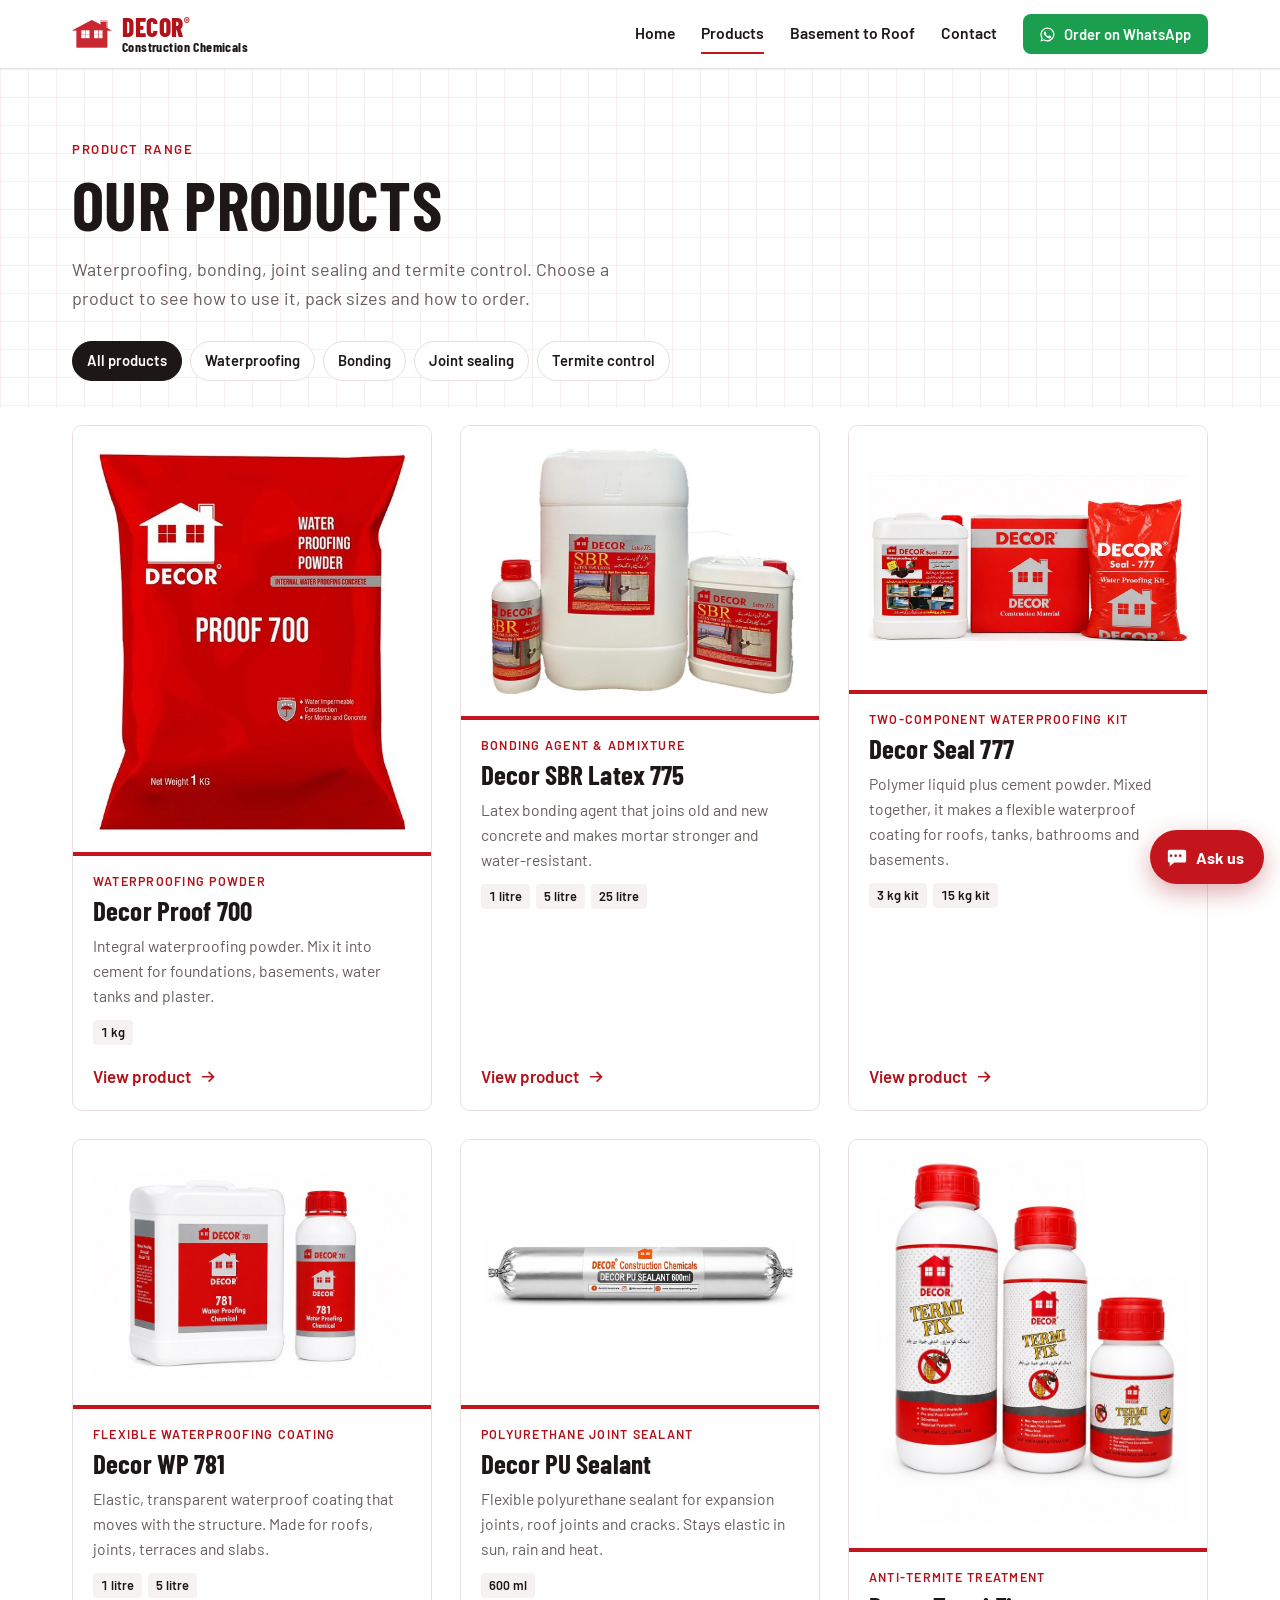
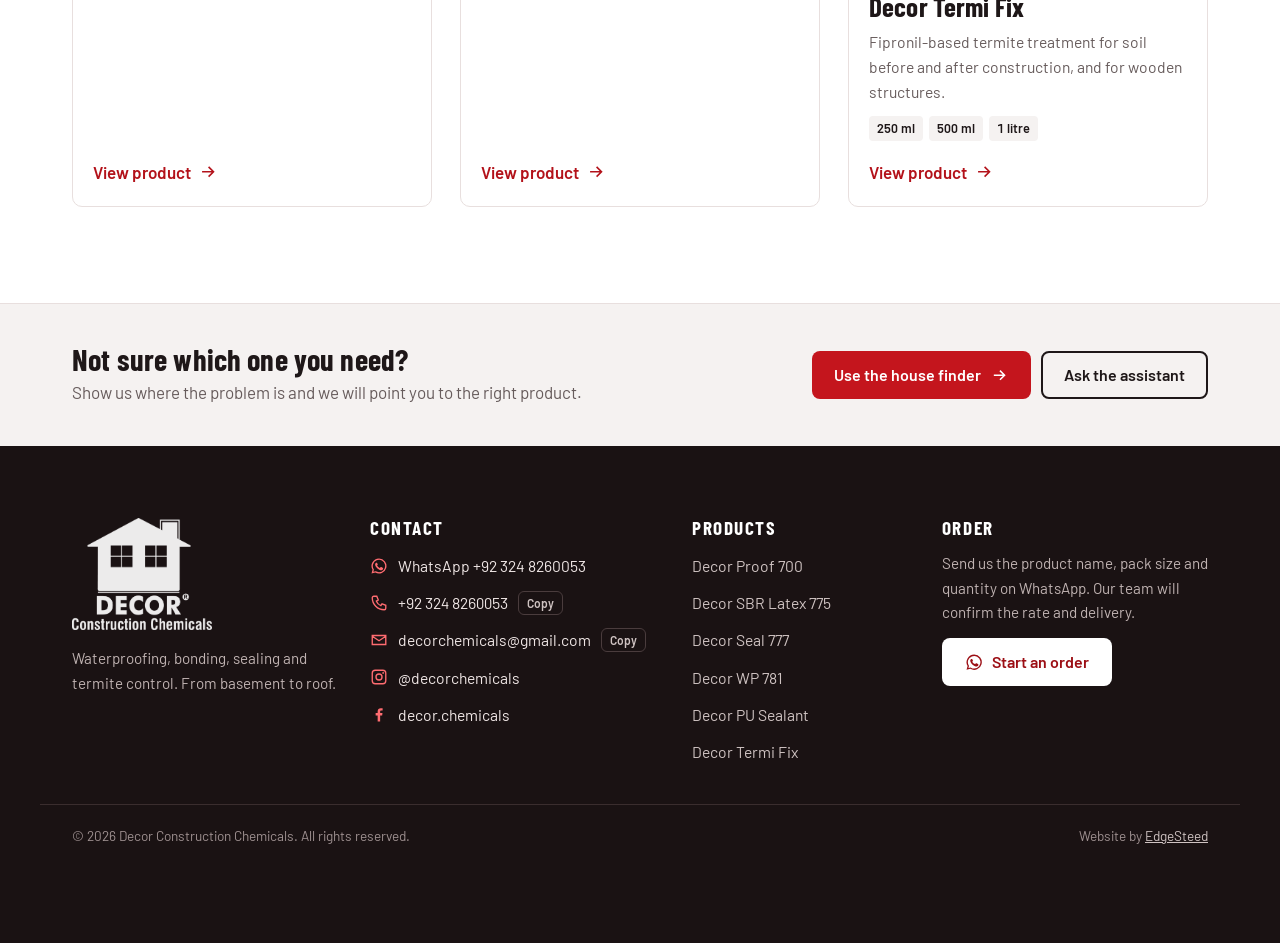
==== products.html @ 9021ff33 "Publish decor website Co-authored-by: Copilot App <223556219+Copilot@users.noreply.github.com>" ====
<!doctype html>
<html lang="en">
<head>
<meta charset="utf-8">
<meta name="viewport" content="width=device-width, initial-scale=1, viewport-fit=cover">
<title>Products | Decor Construction Chemicals</title>
<meta name="description" content="Decor Proof 700, SBR Latex 775, Seal 777, WP 781, PU Sealant and Termi Fix. Pack sizes, uses and ordering.">
<meta property="og:title" content="Products | Decor Construction Chemicals"><meta property="og:description" content="Decor Proof 700, SBR Latex 775, Seal 777, WP 781, PU Sealant and Termi Fix. Pack sizes, uses and ordering."><meta property="og:type" content="website">

<link rel="icon" href="img/mark.png">
<meta name="theme-color" content="#C4151D">
<link rel="preconnect" href="https://fonts.googleapis.com"><link rel="preconnect" href="https://fonts.gstatic.com" crossorigin>
<link rel="stylesheet" href="https://fonts.googleapis.com/css2?family=Barlow+Condensed:wght@600;700;800&family=Barlow:wght@400;500;600;700&family=Noto+Nastaliq+Urdu:wght@500&display=swap">
<link rel="stylesheet" href="assets/style.css">
<script type="application/ld+json">{"@context":"https://schema.org","@type":"Organization","name":"Decor Construction Chemicals","email":"decorchemicals@gmail.com","telephone":"+92 324 8260053","sameAs":["https://www.instagram.com/decorchemicals","https://www.facebook.com/decor.chemicals"]}</script>
</head>
<body>

<a class="skip" href="#main">Skip to content</a>
<header class="site-header">
  <div class="wrap bar">
    <a class="brand" href="index.html" aria-label="Decor Construction Chemicals home">
      <img src="img/mark.png" alt="" class="brand-mark mark-red" width="40" height="28">
      <img src="img/mark-white.png" alt="" class="brand-mark mark-white" width="40" height="28">
      <span class="brand-text"><strong>DECOR<sup>®</sup></strong><span>Construction Chemicals</span></span>
    </a>
    <button class="nav-toggle" id="navToggle" aria-expanded="false" aria-controls="siteNav" aria-label="Open menu"><svg viewBox="0 0 24 24" aria-hidden="true" class="ic"><path fill="none" stroke="currentColor" stroke-width="2" d="M4 7h16M4 12h16M4 17h16"/></svg></button>
    <nav class="site-nav" id="siteNav" aria-label="Main">
      <a href="index.html" data-nav="home">Home</a>
      <a href="products.html" data-nav="products">Products</a>
      <a href="index.html#finder" data-nav="finder">Basement to Roof</a>
      <a href="#contact" data-nav="contact">Contact</a>
      <a class="btn btn-wa btn-sm" href="https://wa.me/923248260053?text=Assalam%20o%20Alaikum%2C%20I%20want%20to%20order%20Decor%20products." target="_blank" rel="noopener"><svg viewBox="0 0 24 24" aria-hidden="true" class="ic"><path fill="currentColor" d="M12 2a10 10 0 0 0-8.6 15.1L2 22l5-1.3A10 10 0 1 0 12 2Zm0 18.2a8.2 8.2 0 0 1-4.2-1.1l-.3-.2-3 .8.8-2.9-.2-.3A8.2 8.2 0 1 1 12 20.2Zm4.5-6.1c-.2-.1-1.5-.7-1.7-.8-.2-.1-.4-.1-.6.1l-.8 1c-.1.2-.3.2-.5.1a6.7 6.7 0 0 1-3.3-2.9c-.3-.4.2-.4.7-1.3.1-.2 0-.3 0-.4l-.8-1.8c-.2-.5-.4-.4-.6-.4h-.5a1 1 0 0 0-.7.3 3 3 0 0 0-.9 2.2 5.2 5.2 0 0 0 1.1 2.7 11.8 11.8 0 0 0 4.5 4c1.7.7 2.3.8 3.2.6.5-.1 1.5-.6 1.7-1.2.2-.6.2-1.1.2-1.2-.1-.1-.3-.2-.5-.3Z"/></svg><span>Order on WhatsApp</span></a>
    </nav>
  </div>
</header>
<main id="main" data-page="products">

<section class="page-head">
  <div class="wrap">
    <p class="eyebrow">Product range</p>
    <h1>Our products</h1>
    <p class="lead">Waterproofing, bonding, joint sealing and termite control. Choose a product to see how to use it, pack sizes and how to order.</p>
    <div class="filters" role="group" aria-label="Filter products">
      <button type="button" class="chip" data-filter="all" aria-pressed="true">All products</button><button type="button" class="chip" data-filter="waterproofing" aria-pressed="false">Waterproofing</button><button type="button" class="chip" data-filter="bonding" aria-pressed="false">Bonding</button><button type="button" class="chip" data-filter="sealing" aria-pressed="false">Joint sealing</button><button type="button" class="chip" data-filter="termite" aria-pressed="false">Termite control</button>
    </div>
  </div>
</section>
<section class="section tight">
  <div class="wrap">
    <div class="p-grid" id="productGrid">
<a class="p-card" href="products/proof-700.html" data-cat="waterproofing">
  <div class="p-card-img"><img src="img/proof-700.jpg" alt="Decor Proof 700 packaging" loading="lazy"></div>
  <div class="p-card-body">
    <span class="p-type">Waterproofing powder</span>
    <h3>Decor Proof 700</h3>
    <p>Integral waterproofing powder. Mix it into cement for foundations, basements, water tanks and plaster.</p>
    <span class="p-packs"><span>1 kg</span></span>
    <span class="p-more">View product <svg viewBox="0 0 24 24" aria-hidden="true" class="ic"><path fill="none" stroke="currentColor" stroke-width="2" d="M5 12h14M13 6l6 6-6 6"/></svg></span>
  </div>
</a>
<a class="p-card" href="products/sbr-latex-775.html" data-cat="bonding">
  <div class="p-card-img"><img src="img/sbr-latex-775.jpg" alt="Decor SBR Latex 775 packaging" loading="lazy"></div>
  <div class="p-card-body">
    <span class="p-type">Bonding agent &amp; admixture</span>
    <h3>Decor SBR Latex 775</h3>
    <p>Latex bonding agent that joins old and new concrete and makes mortar stronger and water-resistant.</p>
    <span class="p-packs"><span>1 litre</span><span>5 litre</span><span>25 litre</span></span>
    <span class="p-more">View product <svg viewBox="0 0 24 24" aria-hidden="true" class="ic"><path fill="none" stroke="currentColor" stroke-width="2" d="M5 12h14M13 6l6 6-6 6"/></svg></span>
  </div>
</a>
<a class="p-card" href="products/seal-777.html" data-cat="waterproofing">
  <div class="p-card-img"><img src="img/seal-777.jpg" alt="Decor Seal 777 packaging" loading="lazy"></div>
  <div class="p-card-body">
    <span class="p-type">Two-component waterproofing kit</span>
    <h3>Decor Seal 777</h3>
    <p>Polymer liquid plus cement powder. Mixed together, it makes a flexible waterproof coating for roofs, tanks, bathrooms and basements.</p>
    <span class="p-packs"><span>3 kg kit</span><span>15 kg kit</span></span>
    <span class="p-more">View product <svg viewBox="0 0 24 24" aria-hidden="true" class="ic"><path fill="none" stroke="currentColor" stroke-width="2" d="M5 12h14M13 6l6 6-6 6"/></svg></span>
  </div>
</a>
<a class="p-card" href="products/wp-781.html" data-cat="waterproofing">
  <div class="p-card-img"><img src="img/wp-781.jpg" alt="Decor WP 781 packaging" loading="lazy"></div>
  <div class="p-card-body">
    <span class="p-type">Flexible waterproofing coating</span>
    <h3>Decor WP 781</h3>
    <p>Elastic, transparent waterproof coating that moves with the structure. Made for roofs, joints, terraces and slabs.</p>
    <span class="p-packs"><span>1 litre</span><span>5 litre</span></span>
    <span class="p-more">View product <svg viewBox="0 0 24 24" aria-hidden="true" class="ic"><path fill="none" stroke="currentColor" stroke-width="2" d="M5 12h14M13 6l6 6-6 6"/></svg></span>
  </div>
</a>
<a class="p-card" href="products/pu-sealant.html" data-cat="sealing">
  <div class="p-card-img wide"><img src="img/pu-sealant.jpg" alt="Decor PU Sealant packaging" loading="lazy"></div>
  <div class="p-card-body">
    <span class="p-type">Polyurethane joint sealant</span>
    <h3>Decor PU Sealant</h3>
    <p>Flexible polyurethane sealant for expansion joints, roof joints and cracks. Stays elastic in sun, rain and heat.</p>
    <span class="p-packs"><span>600 ml</span></span>
    <span class="p-more">View product <svg viewBox="0 0 24 24" aria-hidden="true" class="ic"><path fill="none" stroke="currentColor" stroke-width="2" d="M5 12h14M13 6l6 6-6 6"/></svg></span>
  </div>
</a>
<a class="p-card" href="products/termi-fix.html" data-cat="termite">
  <div class="p-card-img"><img src="img/termi-fix.jpg" alt="Decor Termi Fix packaging" loading="lazy"></div>
  <div class="p-card-body">
    <span class="p-type">Anti-termite treatment</span>
    <h3>Decor Termi Fix</h3>
    <p>Fipronil-based termite treatment for soil before and after construction, and for wooden structures.</p>
    <span class="p-packs"><span>250 ml</span><span>500 ml</span><span>1 litre</span></span>
    <span class="p-more">View product <svg viewBox="0 0 24 24" aria-hidden="true" class="ic"><path fill="none" stroke="currentColor" stroke-width="2" d="M5 12h14M13 6l6 6-6 6"/></svg></span>
  </div>
</a></div>
    <p class="empty" id="gridEmpty" hidden>No products in this group yet. <button class="linkish" type="button" data-filter="all">Show all products</button></p>
  </div>
</section>

<section class="finder-cta">
  <div class="wrap finder-cta-row">
    <div><h2>Not sure which one you need?</h2><p>Show us where the problem is and we will point you to the right product.</p></div>
    <div class="finder-cta-btns">
      <a class="btn btn-red" href="index.html#finder">Use the house finder <svg viewBox="0 0 24 24" aria-hidden="true" class="ic"><path fill="none" stroke="currentColor" stroke-width="2" d="M5 12h14M13 6l6 6-6 6"/></svg></a>
      <button class="btn btn-ghost" type="button" data-open-chat>Ask the assistant</button>
    </div>
  </div>
</section>
</main>

<footer class="site-footer" id="contact">
  <div class="wrap footer-grid">
    <div class="footer-brand">
      <img src="img/logo-white.png" alt="Decor Construction Chemicals" width="150" height="120">
      <p>Waterproofing, bonding, sealing and termite control. From basement to roof.</p>
    </div>
    <div>
      <h2 class="f-title">Contact</h2>
      <ul class="f-list">
        <li><a href="https://wa.me/923248260053?text=Assalam%20o%20Alaikum%2C%20I%20have%20a%20question%20about%20Decor%20products." target="_blank" rel="noopener"><svg viewBox="0 0 24 24" aria-hidden="true" class="ic"><path fill="currentColor" d="M12 2a10 10 0 0 0-8.6 15.1L2 22l5-1.3A10 10 0 1 0 12 2Zm0 18.2a8.2 8.2 0 0 1-4.2-1.1l-.3-.2-3 .8.8-2.9-.2-.3A8.2 8.2 0 1 1 12 20.2Zm4.5-6.1c-.2-.1-1.5-.7-1.7-.8-.2-.1-.4-.1-.6.1l-.8 1c-.1.2-.3.2-.5.1a6.7 6.7 0 0 1-3.3-2.9c-.3-.4.2-.4.7-1.3.1-.2 0-.3 0-.4l-.8-1.8c-.2-.5-.4-.4-.6-.4h-.5a1 1 0 0 0-.7.3 3 3 0 0 0-.9 2.2 5.2 5.2 0 0 0 1.1 2.7 11.8 11.8 0 0 0 4.5 4c1.7.7 2.3.8 3.2.6.5-.1 1.5-.6 1.7-1.2.2-.6.2-1.1.2-1.2-.1-.1-.3-.2-.5-.3Z"/></svg><span>WhatsApp +92 324 8260053</span></a></li>
        <li><span class="f-plain"><svg viewBox="0 0 24 24" aria-hidden="true" class="ic"><path fill="none" stroke="currentColor" stroke-width="1.8" d="M5 3h4l2 5-2.5 1.5a11 11 0 0 0 6 6L16 13l5 2v4a2 2 0 0 1-2 2A16 16 0 0 1 3 5a2 2 0 0 1 2-2Z"/></svg><span class="copyable" id="phoneText">+92 324 8260053</span></span> <button class="copy" type="button" data-copy="+92 324 8260053">Copy</button></li>
        <li><span class="f-plain"><svg viewBox="0 0 24 24" aria-hidden="true" class="ic"><path fill="none" stroke="currentColor" stroke-width="1.8" d="M3 6h18v12H3z M3 7l9 6 9-6"/></svg><span class="copyable">decorchemicals@gmail.com</span></span> <button class="copy" type="button" data-copy="decorchemicals@gmail.com">Copy</button></li>
        <li><a href="https://www.instagram.com/decorchemicals" target="_blank" rel="noopener"><svg viewBox="0 0 24 24" aria-hidden="true" class="ic"><path fill="none" stroke="currentColor" stroke-width="1.8" d="M7 3h10a4 4 0 0 1 4 4v10a4 4 0 0 1-4 4H7a4 4 0 0 1-4-4V7a4 4 0 0 1 4-4Z"/><circle cx="12" cy="12" r="4" fill="none" stroke="currentColor" stroke-width="1.8"/><circle cx="17.5" cy="6.5" r="1.2" fill="currentColor"/></svg><span>@decorchemicals</span></a></li>
        <li><a href="https://www.facebook.com/decor.chemicals" target="_blank" rel="noopener"><svg viewBox="0 0 24 24" aria-hidden="true" class="ic"><path fill="currentColor" d="M13.5 22v-8h2.7l.4-3.2h-3.1V8.8c0-.9.3-1.5 1.6-1.5h1.7V4.4a22 22 0 0 0-2.5-.1c-2.4 0-4.1 1.5-4.1 4.2v2.3H7.5V14h2.7v8h3.3Z"/></svg><span>decor.chemicals</span></a></li>
      </ul>
    </div>
    <div>
      <h2 class="f-title">Products</h2>
      <ul class="f-list f-links">
        <li><a href="products/proof-700.html">Decor Proof 700</a></li><li><a href="products/sbr-latex-775.html">Decor SBR Latex 775</a></li><li><a href="products/seal-777.html">Decor Seal 777</a></li><li><a href="products/wp-781.html">Decor WP 781</a></li><li><a href="products/pu-sealant.html">Decor PU Sealant</a></li><li><a href="products/termi-fix.html">Decor Termi Fix</a></li>
      </ul>
    </div>
    <div class="f-order">
      <h2 class="f-title">Order</h2>
      <p>Send us the product name, pack size and quantity on WhatsApp. Our team will confirm the rate and delivery.</p>
      <a class="btn btn-light" href="https://wa.me/923248260053?text=Assalam%20o%20Alaikum%2C%20I%20want%20to%20place%20an%20order." target="_blank" rel="noopener"><svg viewBox="0 0 24 24" aria-hidden="true" class="ic"><path fill="currentColor" d="M12 2a10 10 0 0 0-8.6 15.1L2 22l5-1.3A10 10 0 1 0 12 2Zm0 18.2a8.2 8.2 0 0 1-4.2-1.1l-.3-.2-3 .8.8-2.9-.2-.3A8.2 8.2 0 1 1 12 20.2Zm4.5-6.1c-.2-.1-1.5-.7-1.7-.8-.2-.1-.4-.1-.6.1l-.8 1c-.1.2-.3.2-.5.1a6.7 6.7 0 0 1-3.3-2.9c-.3-.4.2-.4.7-1.3.1-.2 0-.3 0-.4l-.8-1.8c-.2-.5-.4-.4-.6-.4h-.5a1 1 0 0 0-.7.3 3 3 0 0 0-.9 2.2 5.2 5.2 0 0 0 1.1 2.7 11.8 11.8 0 0 0 4.5 4c1.7.7 2.3.8 3.2.6.5-.1 1.5-.6 1.7-1.2.2-.6.2-1.1.2-1.2-.1-.1-.3-.2-.5-.3Z"/></svg><span>Start an order</span></a>
    </div>
  </div>
  <div class="wrap footer-base">
    <span>© 2026 Decor Construction Chemicals. All rights reserved.</span>
    <span>Website by <a href="https://edgesteed.com" target="_blank" rel="noopener">EdgeSteed</a></span>
  </div>
</footer>

<div class="chat" id="chat">
  <button class="chat-fab" id="chatOpen" type="button" aria-controls="chatPanel" aria-expanded="false"><svg viewBox="0 0 24 24" aria-hidden="true" class="ic"><path fill="currentColor" d="M4 4h16a2 2 0 0 1 2 2v10a2 2 0 0 1-2 2H9l-5 4v-4a2 2 0 0 1-2-2V6a2 2 0 0 1 2-2Zm3 6.5a1.5 1.5 0 1 0 0 .01Zm5 0a1.5 1.5 0 1 0 0 .01Zm5 0a1.5 1.5 0 1 0 0 .01Z"/></svg><span>Ask us</span></button>
  <section class="chat-panel" id="chatPanel" hidden aria-label="Decor assistant">
    <div class="chat-head">
      <div><strong>Decor Assistant</strong><span>Product help · English / Roman Urdu</span></div>
      <button class="chat-x" id="chatClose" type="button" aria-label="Close chat"><svg viewBox="0 0 24 24" aria-hidden="true" class="ic"><path fill="none" stroke="currentColor" stroke-width="2" d="M6 6l12 12M18 6 6 18"/></svg></button>
    </div>
    <div class="chat-log" id="chatLog" aria-live="polite"></div>
    <div class="chat-quick" id="chatQuick"></div>
    <form class="chat-form" id="chatForm" autocomplete="off">
      <label class="sr" for="chatInput">Type your question</label>
      <input id="chatInput" type="text" placeholder="e.g. roof leak, termite, price…" maxlength="200">
      <button type="submit" aria-label="Send"><svg viewBox="0 0 24 24" aria-hidden="true" class="ic"><path fill="currentColor" d="M3 20.5 21 12 3 3.5 3 10l12 2-12 2z"/></svg></button>
    </form>
  </section>
</div>
<script>window.DECOR={"mode":"site","root":"","contact":{"whatsapp":"923248260053","phoneDisplay":"+92 324 8260053","email":"decorchemicals@gmail.com","instagram":"https://www.instagram.com/decorchemicals","instagramHandle":"@decorchemicals","facebook":"https://www.facebook.com/decor.chemicals","facebookHandle":"decor.chemicals"},"areas":[{"id":"roof","name":"Roof & terrace","problem":"Roof slab leaks, terrace and balcony seepage","products":["seal-777","wp-781","pu-sealant"]},{"id":"tank","name":"Water tank","problem":"Leaking overhead or underground tanks","products":["seal-777","wp-781","proof-700"]},{"id":"joints","name":"Joints & cracks","problem":"Roof joints, slab junctions, wall cracks, window gaps","products":["pu-sealant","wp-781"]},{"id":"bathroom","name":"Bathroom","problem":"Water seeping through bathroom floors and walls","products":["seal-777","wp-781","sbr-latex-775"]},{"id":"walls","name":"External walls","problem":"Damp walls, weak plaster, rain seepage","products":["seal-777","wp-781","proof-700","sbr-latex-775"]},{"id":"floors","name":"Floors & tiles","problem":"Loose tiles, weak grout, repairs to old concrete","products":["sbr-latex-775"]},{"id":"basement","name":"Basement & foundation","problem":"Damp basements, water in foundations, DPC","products":["proof-700","seal-777","wp-781"]},{"id":"soil","name":"Soil & woodwork","problem":"Termites (deemak) in soil, floors and wooden frames","products":["termi-fix"]}],"products":[{"slug":"proof-700","name":"Decor Proof 700","short":"Proof 700","type":"Waterproofing powder","summary":"Integral waterproofing powder. Mix it into cement for foundations, basements, water tanks and plaster.","image":"proof-700.jpg","packaging":["1 kg"],"usage":"Add 1 kg of Decor Proof 700 to every 50 kg bag of cement.","keywords":["proof","700","pudlo","powder"],"category":"waterproofing"},{"slug":"sbr-latex-775","name":"Decor SBR Latex 775","short":"SBR Latex 775","type":"Bonding agent & admixture","summary":"Latex bonding agent that joins old and new concrete and makes mortar stronger and water-resistant.","image":"sbr-latex-775.jpg","packaging":["1 litre","5 litre","25 litre"],"keywords":["sbr","latex","775","bonding","bond"],"category":"bonding"},{"slug":"seal-777","name":"Decor Seal 777","short":"Seal 777","type":"Two-component waterproofing kit","summary":"Polymer liquid plus cement powder. Mixed together, it makes a flexible waterproof coating for roofs, tanks, bathrooms and basements.","image":"seal-777.jpg","packaging":["3 kg kit (1 L liquid + 2 kg powder)","15 kg kit (5 L liquid + 10 kg powder)"],"keywords":["seal 777","777","seal","kit","two component","cementitious"],"category":"waterproofing"},{"slug":"wp-781","name":"Decor WP 781","short":"WP 781","type":"Flexible waterproofing coating","summary":"Elastic, transparent waterproof coating that moves with the structure. Made for roofs, joints, terraces and slabs.","image":"wp-781.jpg","packaging":["1 litre","5 litre"],"keywords":["781","wp","wp781","flexible","transparent","coating"],"category":"waterproofing"},{"slug":"pu-sealant","name":"Decor PU Sealant","short":"PU Sealant","type":"Polyurethane joint sealant","summary":"Flexible polyurethane sealant for expansion joints, roof joints and cracks. Stays elastic in sun, rain and heat.","image":"pu-sealant.jpg","packaging":["600 ml"],"keywords":["pu","sealant","polyurethane","joint","joints","crack"],"category":"sealing"},{"slug":"termi-fix","name":"Decor Termi Fix","short":"Termi Fix","type":"Anti-termite treatment","summary":"Fipronil-based termite treatment for soil before and after construction, and for wooden structures.","image":"termi-fix.jpg","packaging":["250 ml","500 ml","1 litre"],"usage":"Mix with water as shown in the table. For wooden structures, use with kerosene oil.","keywords":["termi","termite","termites","deemak","dimak","fipronil","keeray","keeda"],"category":"termite"}]};</script>
<script src="assets/app.js" defer></script>
</body>
</html>
---- assets/style.css ----
/* Decor Construction Chemicals — site styles
   Palette taken from the logo red (#C4151D). Light theme is the brand look; dark theme keeps the same red. */

:root {
  --red: #C4151D;
  --red-press: #A10F16;
  --red-tint: #FBEDED;
  --red-text: #B3121A;
  --ink: #1E1718;
  --muted: #675C5C;
  --line: #E8DFDE;
  --paper: #FFFFFF;
  --concrete: #F5F2F1;
  --plate: #FFFFFF;
  --grid: rgba(196, 21, 29, 0.07);
  --wa: #1C9E4F;
  --wa-press: #168442;
  --on-red: #FFFFFF;
  --blend: multiply;
  --shadow: 0 1px 2px rgba(30, 23, 24, .06), 0 10px 28px rgba(30, 23, 24, .07);
  --soil: #E9DFD6;
  --hatch: #CBB8A8;
  --wall: #CFC7C5;
  --tile: #F1EEED;
  --glass: #DCE8EE;

  --f-display: "Barlow Condensed", "Arial Narrow", "Helvetica Neue", Arial, sans-serif;
  --f-body: "Barlow", "Segoe UI", Roboto, Arial, sans-serif;
  --f-urdu: "Noto Nastaliq Urdu", "Jameel Noori Nastaleeq", "Urdu Typesetting", serif;
  --radius: 10px;
  --gutter: clamp(16px, 4vw, 32px);
}
@media (prefers-color-scheme: dark) {
  :root:not([data-theme="light"]) {
    color-scheme: dark;
    --red: #D8262E; --red-press: #B81D24; --red-tint: #37191B; --red-text: #FF7A7F;
    --ink: #F4EEED; --muted: #B7AAA9; --line: #3A3031; --paper: #161112; --concrete: #1F191A;
    --grid: rgba(255, 90, 96, 0.07); --blend: normal;
    --shadow: 0 1px 2px rgba(0,0,0,.4), 0 10px 28px rgba(0,0,0,.35);
    --soil: #3A2E27; --hatch: #56463C; --wall: #574C4B; --tile: #2A2324; --glass: #2E3D45;
  }
}
:root[data-theme="dark"] {
  color-scheme: dark;
  --red: #D8262E; --red-press: #B81D24; --red-tint: #37191B; --red-text: #FF7A7F;
  --ink: #F4EEED; --muted: #B7AAA9; --line: #3A3031; --paper: #161112; --concrete: #1F191A;
  --grid: rgba(255, 90, 96, 0.07); --blend: normal;
  --shadow: 0 1px 2px rgba(0,0,0,.4), 0 10px 28px rgba(0,0,0,.35);
  --soil: #3A2E27; --hatch: #56463C; --wall: #574C4B; --tile: #2A2324; --glass: #2E3D45;
}

*, *::before, *::after { box-sizing: border-box; }
[hidden] { display: none !important; }
html { scroll-behavior: smooth; scroll-padding-top: 84px; }
body {
  margin: 0; background: var(--paper); color: var(--ink);
  font: 400 17px/1.6 var(--f-body);
  -webkit-font-smoothing: antialiased;
}
img { max-width: 100%; height: auto; display: block; }
a { color: inherit; }
h1, h2, h3 { font-family: var(--f-display); font-weight: 700; line-height: 1.02; margin: 0; text-wrap: balance; letter-spacing: .005em; }
h1 { font-size: clamp(2.6rem, 6vw, 4.25rem); text-transform: uppercase; }
h2 { font-size: clamp(2rem, 4vw, 2.9rem); }
h3 { font-size: 1.45rem; }
p { margin: 0; }
.ic { width: 1.15em; height: 1.15em; flex: none; }
.sr { position: absolute; width: 1px; height: 1px; overflow: hidden; clip: rect(0 0 0 0); white-space: nowrap; }
.skip { position: absolute; left: -999px; top: 8px; z-index: 100; background: var(--red); color: var(--on-red); padding: 8px 14px; border-radius: 6px; }
.skip:focus { left: 16px; }
:focus-visible { outline: 3px solid var(--red); outline-offset: 2px; border-radius: 4px; }

.wrap { max-width: 1200px; margin-inline: auto; padding-inline: var(--gutter); }
.eyebrow { font: 600 .82rem/1.3 var(--f-body); letter-spacing: .12em; text-transform: uppercase; color: var(--red-text); margin-bottom: .75rem; }
.lead { font-size: 1.12rem; color: var(--muted); max-width: 60ch; }

/* buttons */
.btn { display: inline-flex; align-items: center; justify-content: center; gap: .55em; min-height: 48px; padding: 0 1.3em; border-radius: 8px; border: 2px solid transparent; font: 600 1rem/1 var(--f-body); text-decoration: none; cursor: pointer; transition: background .15s, border-color .15s, color .15s; }
.btn-sm { min-height: 40px; padding: 0 1em; font-size: .92rem; }
.btn-block { width: 100%; }
.btn-red { background: var(--red); color: var(--on-red); }
.btn-red:hover { background: var(--red-press); }
.btn-wa { background: var(--wa); color: #fff; }
.btn-wa:hover { background: var(--wa-press); }
.btn-ghost { background: transparent; color: var(--ink); border-color: var(--ink); }
.btn-ghost:hover { background: var(--ink); color: var(--paper); }
.btn-light { background: #fff; color: #9C0F15; }
.btn-light:hover { background: #FBEDED; }
.link-arrow { display: inline-flex; align-items: center; gap: .4em; font-weight: 600; color: var(--red-text); text-decoration: none; }
.link-arrow:hover { text-decoration: underline; }

/* header */
.site-header { position: sticky; top: env(safe-area-inset-top, 0px); z-index: 40; background: var(--paper); border-bottom: 1px solid var(--line); }
.bar { display: flex; align-items: center; justify-content: space-between; gap: 16px; min-height: 68px; }
.brand { display: flex; align-items: center; gap: 10px; text-decoration: none; color: var(--red-text); }
.brand-mark { width: 40px; height: auto; }
.mark-white { display: none; }
.brand-text { display: flex; flex-direction: column; line-height: 1; font-family: var(--f-display); }
.brand-text strong { font-size: 1.6rem; font-weight: 800; letter-spacing: .02em; }
.brand-text sup { font-size: .5em; }
.brand-text span { font-size: .86rem; font-weight: 700; color: var(--ink); letter-spacing: .03em; }
.site-nav { display: flex; align-items: center; gap: 26px; }
.site-nav a:not(.btn) { text-decoration: none; font-weight: 600; font-size: .98rem; padding: 6px 0; border-bottom: 2px solid transparent; }
.site-nav a:not(.btn):hover, .site-nav a[aria-current="page"] { border-color: var(--red); }
.nav-toggle { display: none; background: none; border: 0; color: var(--ink); width: 44px; height: 44px; align-items: center; justify-content: center; cursor: pointer; }
.nav-toggle .ic { width: 26px; height: 26px; }
@media (max-width: 860px) {
  .nav-toggle { display: inline-flex; }
  .site-nav { position: absolute; left: 0; right: 0; top: 100%; flex-direction: column; align-items: stretch; gap: 0; background: var(--paper); border-bottom: 1px solid var(--line); padding: 8px var(--gutter) 16px; display: none; }
  .site-nav.open { display: flex; }
  .site-nav a:not(.btn) { padding: 14px 0; border-bottom: 1px solid var(--line); }
  .site-nav .btn { margin-top: 12px; }
}

/* blueprint grid used behind hero + finder */
.hero, .finder, .page-head { background-color: var(--paper); background-image: linear-gradient(var(--grid) 1px, transparent 1px), linear-gradient(90deg, var(--grid) 1px, transparent 1px); background-size: 28px 28px; }

/* hero */
.hero { padding-block: clamp(40px, 7vw, 88px) clamp(32px, 5vw, 64px); overflow: hidden; }
.hero-grid { display: grid; grid-template-columns: 1.05fr 1fr; gap: clamp(24px, 4vw, 56px); align-items: center; }
.hero h1 { font-size: clamp(3.4rem, 10vw, 7.6rem); font-weight: 800; line-height: .88; letter-spacing: -.005em; }
.hero h1 span { color: var(--red-text); }
.hero .lead { margin-top: 1.25rem; }
.hero-cta { display: flex; flex-wrap: wrap; gap: 12px; margin-top: 2rem; }
.hero-art { position: relative; }
.hero-art img { mix-blend-mode: var(--blend); border-radius: 16px; width: 100%; }
.hero-tags { list-style: none; margin: 0; padding: 0; }
.hero-tags li { position: absolute; background: var(--red); color: var(--on-red); font: 700 .82rem/1 var(--f-body); letter-spacing: .03em; padding: 7px 10px; border-radius: 4px; box-shadow: var(--shadow); white-space: nowrap; }
@media (max-width: 820px) { .hero-grid { grid-template-columns: 1fr; } .hero-art { max-width: 520px; } }
@media (max-width: 460px) { .hero-tags { display: none; } }

/* range strip */
.range { background: var(--red); color: var(--on-red); }
.range-row { display: flex; flex-wrap: wrap; justify-content: center; gap: 8px 34px; padding-block: 16px; font: 700 1.05rem/1.2 var(--f-display); text-transform: uppercase; letter-spacing: .06em; }
.range-row span { white-space: nowrap; }

/* sections */
.section { padding-block: clamp(56px, 8vw, 96px); }
.section.tight { padding-block: 16px clamp(56px, 8vw, 96px); }
.sec-head { margin-bottom: clamp(24px, 4vw, 40px); display: grid; gap: .6rem; }
.sec-head.row { display: flex; align-items: end; justify-content: space-between; gap: 16px; flex-wrap: wrap; }

/* finder */
.finder { padding-block: clamp(56px, 8vw, 96px); border-top: 1px solid var(--line); border-bottom: 1px solid var(--line); }
.finder-grid { display: grid; grid-template-columns: 1.25fr 1fr; gap: clamp(20px, 3vw, 40px); align-items: start; }
@media (max-width: 900px) { .finder-grid { grid-template-columns: 1fr; } }
.house-box { position: relative; background: var(--paper); border: 1px solid var(--line); border-radius: 14px; padding: 12px; }
.house { width: 100%; height: auto; display: block; }
.house .s-soil { fill: var(--soil); } .house .s-hatch { stroke: var(--hatch); stroke-width: 2; }
.house .s-ground { stroke: var(--ink); stroke-width: 2; }
.house .s-room { fill: var(--concrete); }
.house .s-wall, .house .s-slab { fill: var(--wall); }
.house .s-tile { fill: var(--tile); } .house .s-tileline { fill: none; stroke: var(--line); stroke-width: 1.5; }
.house .s-glass { fill: var(--glass); stroke: var(--ink); stroke-width: 2; }
.house .s-frame, .house .s-line { stroke: var(--ink); stroke-width: 2; fill: none; }
.house .s-door { fill: var(--wall); stroke: var(--ink); stroke-width: 2; }
.house .s-fixture { fill: var(--paper); stroke: var(--ink); stroke-width: 2; }
.house .s-drop { stroke: var(--glass); stroke-width: 2; stroke-linecap: round; }
.house .s-crack { fill: none; stroke: var(--ink); stroke-width: 2.5; }
.house .s-joint { fill: var(--ink); }
.house .s-tank { fill: var(--paper); stroke: var(--ink); stroke-width: 2; }
.house .s-label { font: 600 11px var(--f-body); letter-spacing: .12em; fill: var(--muted); }
.house .zone { cursor: pointer; transition: opacity .2s; }
.house .zone .zf { transition: fill .2s, stroke .2s; }
.house .zone.on .zf { fill: var(--red); stroke: var(--red); }
.house .zone.on .s-crack { fill: none; stroke-width: 4; }
.house .zone.on[data-area="soil"] .zf { fill: var(--red-tint); }
.pin { position: absolute; transform: translate(-50%, -50%); display: inline-flex; align-items: center; gap: 6px; background: var(--paper); color: var(--ink); border: 1.5px solid var(--ink); border-radius: 999px; padding: 4px 10px 4px 5px; font: 600 .8rem/1 var(--f-body); cursor: pointer; white-space: nowrap; box-shadow: var(--shadow); }
.pin-dot { width: 14px; height: 14px; border-radius: 50%; background: var(--red); box-shadow: 0 0 0 3px var(--red-tint); }
.pin[aria-pressed="true"], .pin:hover { background: var(--red); color: var(--on-red); border-color: var(--red); }
.pin[aria-pressed="true"] .pin-dot, .pin:hover .pin-dot { background: #fff; box-shadow: none; }
@media (max-width: 620px) { .pin { padding: 5px; } .pin-label { display: none; } }
.area-list { display: flex; flex-wrap: wrap; gap: 8px; margin-bottom: 16px; }
.area-btn, .chip { font: 600 .92rem/1 var(--f-body); padding: 10px 14px; border-radius: 999px; border: 1.5px solid var(--line); background: var(--paper); color: var(--ink); cursor: pointer; min-height: 40px; }
.area-btn:hover, .chip:hover { border-color: var(--red); }
.area-btn[aria-selected="true"], .chip[aria-pressed="true"] { background: var(--ink); border-color: var(--ink); color: var(--paper); }
.area-panel { background: var(--paper); border: 1px solid var(--line); border-radius: 14px; padding: clamp(18px, 3vw, 28px); box-shadow: var(--shadow); }
.area-view { display: grid; gap: 14px; }
.area-problem { color: var(--muted); }
.area-products { list-style: none; margin: 0; padding: 0; display: grid; gap: 8px; }
.area-products a { display: flex; align-items: center; gap: 12px; padding: 8px 12px 8px 8px; border: 1px solid var(--line); border-radius: 10px; text-decoration: none; transition: border-color .15s; }
.area-products a:hover { border-color: var(--red); }
.area-products img { width: 56px; height: 56px; object-fit: contain; background: var(--plate); border-radius: 8px; padding: 4px; }
.area-products span { display: grid; flex: 1; line-height: 1.25; }
.area-products small { color: var(--muted); font-size: .88rem; }
.area-products .ic { color: var(--red-text); }

/* product cards */
.p-grid { display: grid; grid-template-columns: repeat(3, minmax(0, 1fr)); gap: clamp(16px, 2.4vw, 28px); }
@media (max-width: 960px) { .p-grid { grid-template-columns: repeat(2, minmax(0, 1fr)); } }
@media (max-width: 580px) { .p-grid { grid-template-columns: 1fr; } }
.p-card { display: flex; flex-direction: column; text-decoration: none; border: 1px solid var(--line); border-radius: var(--radius); overflow: hidden; background: var(--paper); transition: border-color .2s, transform .2s, box-shadow .2s; }
.p-card:hover { border-color: var(--red); box-shadow: var(--shadow); transform: translateY(-2px); }
.p-card-img { aspect-ratio: 4 / 3; background: var(--plate); display: grid; place-items: center; padding: 18px; border-bottom: 4px solid var(--red); }
.p-card-img img { max-height: 100%; width: auto; object-fit: contain; }
.p-card-img.wide img { width: 100%; height: auto; }
.p-card-body { padding: 18px 20px 20px; display: flex; flex-direction: column; gap: 8px; flex: 1; }
.p-type { font: 600 .78rem/1.2 var(--f-body); letter-spacing: .1em; text-transform: uppercase; color: var(--red-text); }
.p-card h3 { font-size: 1.7rem; }
.p-card p { color: var(--muted); font-size: .98rem; }
.p-packs { display: flex; flex-wrap: wrap; gap: 6px; margin-top: 4px; }
.p-packs span { font: 600 .8rem/1 var(--f-body); padding: 6px 8px; background: var(--concrete); border-radius: 4px; font-variant-numeric: tabular-nums; }
.p-more { margin-top: auto; padding-top: 10px; display: inline-flex; align-items: center; gap: .4em; font-weight: 600; color: var(--red-text); }
.p-card[hidden] { display: none; }

/* about */
.about { background: var(--concrete); padding-block: clamp(56px, 8vw, 96px); }
.about-grid { display: grid; grid-template-columns: .9fr 1.1fr; gap: clamp(24px, 5vw, 64px); align-items: center; }
@media (max-width: 820px) { .about-grid { grid-template-columns: 1fr; } .about-art { max-width: 420px; } }
.about-art img { border-radius: 14px; background: var(--plate); }
.about-copy { display: grid; gap: 1rem; }
.about-copy p { max-width: 62ch; }
.checks { list-style: none; padding: 0; margin: .5rem 0 0; display: grid; gap: 10px; }
.checks li, .benefits li { position: relative; padding-left: 30px; font-weight: 500; }
.checks li::before, .benefits li::before { content: ""; position: absolute; left: 0; top: .25em; width: 18px; height: 18px; border-radius: 4px; background: var(--red) url("data:image/svg+xml,%3Csvg xmlns='http://www.w3.org/2000/svg' viewBox='0 0 24 24'%3E%3Cpath d='M5 12l4 4 10-10' fill='none' stroke='white' stroke-width='3'/%3E%3C/svg%3E") center/14px no-repeat; }

/* order band */
.order-band { background: var(--red); color: #fff; padding-block: clamp(48px, 7vw, 80px); }
.order-band .wrap { display: grid; gap: 28px; justify-items: start; }
.steps { list-style: none; counter-reset: s; margin: 0; padding: 0; display: grid; grid-template-columns: repeat(3, minmax(0, 1fr)); gap: 20px; width: 100%; }
@media (max-width: 760px) { .steps { grid-template-columns: 1fr; } }
.steps li { counter-increment: s; display: grid; gap: 6px; padding-top: 14px; border-top: 2px solid rgba(255,255,255,.5); }
.steps li::before { content: counter(s); font: 800 2.6rem/1 var(--f-display); }
.steps strong { font: 700 1.35rem/1.1 var(--f-display); }
.steps span { opacity: .92; }

/* products page */
.page-head { padding-block: clamp(40px, 6vw, 72px) 28px; }
.page-head .lead { margin-top: 1rem; }
.filters { display: flex; flex-wrap: wrap; gap: 8px; margin-top: 28px; }
.empty { text-align: center; padding: 40px 0; color: var(--muted); }
.linkish { background: none; border: 0; color: var(--red-text); font: inherit; font-weight: 600; text-decoration: underline; cursor: pointer; }
.finder-cta { border-top: 1px solid var(--line); padding-block: 40px; background: var(--concrete); }
.finder-cta-row { display: flex; flex-wrap: wrap; align-items: center; justify-content: space-between; gap: 20px; }
.finder-cta h2 { font-size: 1.9rem; }
.finder-cta p { color: var(--muted); margin-top: 4px; }
.finder-cta-btns { display: flex; flex-wrap: wrap; gap: 10px; }

/* product detail */
.product-view { padding-block: 24px clamp(56px, 8vw, 96px); }
.crumbs { display: flex; flex-wrap: wrap; gap: 8px; font-size: .9rem; color: var(--muted); margin-bottom: 24px; }
.crumbs a { text-decoration: none; } .crumbs a:hover { color: var(--red-text); text-decoration: underline; }
.pd-top { display: grid; grid-template-columns: 1fr 1fr; gap: clamp(24px, 4vw, 56px); align-items: start; }
@media (max-width: 860px) { .pd-top { grid-template-columns: 1fr; } }
.pd-img { background: var(--plate); border: 1px solid var(--line); border-radius: 14px; padding: clamp(20px, 4vw, 44px); display: grid; place-items: center; aspect-ratio: 1 / 1; position: sticky; top: 90px; }
.pd-img img { max-height: 100%; width: auto; object-fit: contain; }
.pd-img.wide img { width: 100%; height: auto; }
@media (max-width: 860px) { .pd-img { position: static; aspect-ratio: 4 / 3; } }
.pd-info { display: grid; gap: 16px; }
.pd-info h1 { font-size: clamp(2.6rem, 6vw, 4rem); }
.urdu { font: 500 1.25rem/2.2 var(--f-urdu); color: var(--red-text); }
.benefits { list-style: none; margin: 0; padding: 0; display: grid; grid-template-columns: 1fr 1fr; gap: 10px 18px; }
@media (max-width: 460px) { .benefits { grid-template-columns: 1fr; } }
.order-box { border: 1px solid var(--line); border-radius: 14px; padding: 20px; display: grid; gap: 16px; background: var(--concrete); }
.packs { border: 0; padding: 0; margin: 0; display: flex; flex-wrap: wrap; gap: 8px; }
.packs legend, .qty-row label { font: 600 .82rem/1 var(--f-body); letter-spacing: .1em; text-transform: uppercase; color: var(--muted); margin-bottom: 10px; padding: 0; }
.pack { position: relative; }
.pack input { position: absolute; opacity: 0; inset: 0; }
.pack span { display: inline-flex; align-items: center; min-height: 42px; padding: 0 14px; border: 1.5px solid var(--line); border-radius: 8px; background: var(--paper); font-weight: 600; cursor: pointer; font-variant-numeric: tabular-nums; }
.pack input:checked + span { border-color: var(--red); background: var(--red-tint); color: var(--red-text); }
.pack input:focus-visible + span { outline: 3px solid var(--red); outline-offset: 2px; }
.qty-row { display: flex; align-items: center; justify-content: space-between; gap: 12px; flex-wrap: wrap; }
.qty-row label { margin: 0; }
.qty { display: inline-flex; border: 1.5px solid var(--line); border-radius: 8px; overflow: hidden; background: var(--paper); }
.qty button { width: 44px; height: 44px; border: 0; background: transparent; color: var(--ink); font-size: 1.3rem; cursor: pointer; }
.qty button:hover { background: var(--red-tint); }
.qty input { width: 64px; border: 0; border-inline: 1.5px solid var(--line); text-align: center; font: 600 1rem var(--f-body); background: transparent; color: var(--ink); font-variant-numeric: tabular-nums; -moz-appearance: textfield; }
.qty input::-webkit-outer-spin-button, .qty input::-webkit-inner-spin-button { -webkit-appearance: none; margin: 0; }
.order-note { font-size: .88rem; color: var(--muted); }

.sheet { display: grid; grid-template-columns: 1.4fr 1fr; gap: clamp(24px, 4vw, 56px); margin-top: clamp(40px, 6vw, 72px); padding-top: clamp(32px, 4vw, 48px); border-top: 1px solid var(--line); }
@media (max-width: 860px) { .sheet { grid-template-columns: 1fr; } }
.sheet-main { display: grid; gap: 16px; align-content: start; }
.sheet-main h2 { font-size: 1.9rem; margin-top: 8px; }
.sheet-main p { max-width: 65ch; }
.usage { font: 700 1.35rem/1.3 var(--f-display); padding: 16px 20px; border-left: 5px solid var(--red); background: var(--red-tint); border-radius: 0 8px 8px 0; }
.table-wrap { overflow-x: auto; }
.cov { border-collapse: collapse; width: 100%; font-variant-numeric: tabular-nums; }
.cov th, .cov td { text-align: left; padding: 12px 14px; border-bottom: 1px solid var(--line); }
.cov th { font: 600 .8rem/1 var(--f-body); letter-spacing: .1em; text-transform: uppercase; color: var(--muted); }
.cov td:first-child { font-weight: 700; }
.safety { font-size: .95rem; padding: 14px 16px; border: 1.5px solid var(--line); border-radius: 8px; }
.spec { margin: 0; border: 1px solid var(--line); border-radius: 14px; overflow: hidden; }
.spec > div { padding: 16px 20px; border-bottom: 1px solid var(--line); display: grid; gap: 6px; }
.spec > div:last-child { border-bottom: 0; }
.spec dt { font: 600 .8rem/1 var(--f-body); letter-spacing: .1em; text-transform: uppercase; color: var(--red-text); }
.spec dd { margin: 0; font-variant-numeric: tabular-nums; }
.spec ul { margin: 0; padding-left: 1.1em; }
.tags { display: flex; flex-wrap: wrap; gap: 6px; }
.tags span { font-size: .88rem; font-weight: 600; padding: 5px 10px; border-radius: 999px; background: var(--concrete); }

.calc { border: 1.5px dashed var(--red); border-radius: 12px; padding: 18px 20px; display: grid; gap: 8px; margin-top: 8px; }
.calc h3 { font-size: 1.4rem; }
.calc label { font-weight: 600; font-size: .95rem; }
.calc-row { display: flex; flex-wrap: wrap; align-items: center; gap: 12px 18px; }
.calc input { width: 140px; min-height: 44px; padding: 0 12px; border: 1.5px solid var(--line); border-radius: 8px; font: 600 1.05rem var(--f-body); background: var(--paper); color: var(--ink); font-variant-numeric: tabular-nums; }
.calc-out { font: 700 1.25rem/1.25 var(--f-display); color: var(--red-text); }
.calc-note { font-size: .88rem; color: var(--muted); }
.related { margin-top: clamp(48px, 7vw, 80px); display: grid; gap: 24px; }

/* footer */
.site-footer { background: #1A1213; color: #EFE6E5; padding-top: clamp(48px, 7vw, 72px); }
.footer-grid { display: grid; grid-template-columns: 1.1fr 1.2fr .9fr 1.1fr; gap: 32px; padding-bottom: 40px; }
@media (max-width: 960px) { .footer-grid { grid-template-columns: 1fr 1fr; } }
@media (max-width: 560px) { .footer-grid { grid-template-columns: 1fr; } }
.footer-brand img { width: 140px; margin-bottom: 16px; }
.footer-brand p, .f-order p { color: #BFB2B1; font-size: .95rem; max-width: 34ch; }
.f-order { display: grid; gap: 14px; justify-items: start; align-content: start; }
.f-title { font: 700 1.2rem/1 var(--f-display); letter-spacing: .08em; text-transform: uppercase; color: #fff; margin-bottom: 16px; }
.f-order .f-title { margin-bottom: 0; }
.f-list { list-style: none; margin: 0; padding: 0; display: grid; gap: 12px; }
.f-list li { display: flex; align-items: center; gap: 10px; flex-wrap: wrap; }
.f-list a, .f-plain { display: inline-flex; align-items: center; gap: 10px; text-decoration: none; color: #EFE6E5; font-size: .98rem; }
.f-list a:hover { color: #fff; text-decoration: underline; }
.f-list .ic { color: #FF6C71; }
.f-links a { color: #CFC3C2; }
.copyable { user-select: all; font-variant-numeric: tabular-nums; }
.copy { background: transparent; border: 1px solid #4A3C3D; color: #CFC3C2; border-radius: 6px; font: 600 .75rem/1 var(--f-body); padding: 5px 8px; cursor: pointer; }
.copy:hover { border-color: #FF6C71; color: #fff; }
.footer-base { display: flex; flex-wrap: wrap; justify-content: space-between; gap: 8px; padding-block: 20px 96px; border-top: 1px solid #3A2D2E; font-size: .85rem; color: #9E9090; }
.footer-base a { color: #CFC3C2; }

/* chat */
.chat { position: fixed; right: 16px; bottom: calc(16px + env(safe-area-inset-bottom, 0px)); z-index: 60; display: grid; justify-items: end; gap: 12px; }
.chat-fab { display: inline-flex; align-items: center; gap: 8px; height: 54px; padding: 0 20px 0 16px; border-radius: 999px; border: 0; background: var(--red); color: #fff; font: 700 1rem var(--f-body); cursor: pointer; box-shadow: 0 8px 24px rgba(160, 15, 22, .35); }
.chat-fab .ic { width: 22px; height: 22px; }
.chat-fab:hover { background: var(--red-press); }
.chat-panel { width: min(380px, calc(100vw - 32px)); height: min(560px, calc(100vh - 120px)); background: var(--paper); border: 1px solid var(--line); border-radius: 16px; box-shadow: 0 20px 50px rgba(0,0,0,.22); display: grid; grid-template-rows: auto 1fr auto auto; overflow: hidden; order: -1; }
.chat-head { display: flex; justify-content: space-between; align-items: center; gap: 12px; padding: 14px 16px; background: var(--red); color: #fff; }
.chat-head div { display: grid; line-height: 1.25; }
.chat-head strong { font: 700 1.2rem var(--f-display); letter-spacing: .02em; }
.chat-head span { font-size: .8rem; opacity: .9; }
.chat-x { background: transparent; border: 0; color: #fff; width: 40px; height: 40px; cursor: pointer; display: grid; place-items: center; }
.chat-log { overflow-y: auto; padding: 16px; display: flex; flex-direction: column; gap: 10px; background: var(--concrete); }
.msg { max-width: 88%; padding: 10px 13px; border-radius: 12px; font-size: .95rem; line-height: 1.45; }
.msg.bot { background: var(--paper); border: 1px solid var(--line); border-bottom-left-radius: 4px; align-self: flex-start; }
.msg.me { background: var(--ink); color: var(--paper); border-bottom-right-radius: 4px; align-self: flex-end; }
.msg p + p { margin-top: 6px; }
.msg .mini { display: grid; gap: 6px; margin-top: 8px; }
.msg .mini a { display: flex; align-items: center; gap: 8px; text-decoration: none; border: 1px solid var(--line); border-radius: 8px; padding: 6px 8px; font-weight: 600; font-size: .9rem; }
.msg .mini a:hover { border-color: var(--red); }
.msg .mini img { width: 34px; height: 34px; object-fit: contain; background: var(--plate); border-radius: 4px; }
.msg .mini small { display: block; font-weight: 400; color: var(--muted); font-size: .8rem; }
.msg .wa-go { display: inline-flex; align-items: center; gap: 6px; margin-top: 8px; background: var(--wa); color: #fff; text-decoration: none; font-weight: 600; font-size: .9rem; padding: 8px 12px; border-radius: 8px; }
.chat-quick { display: flex; gap: 6px; overflow-x: auto; padding: 10px 12px; border-top: 1px solid var(--line); background: var(--paper); }
.chat-quick button { flex: none; font: 600 .82rem/1 var(--f-body); padding: 8px 11px; border-radius: 999px; border: 1.5px solid var(--line); background: var(--paper); color: var(--ink); cursor: pointer; }
.chat-quick button:hover { border-color: var(--red); color: var(--red-text); }
.chat-form { display: flex; gap: 8px; padding: 10px 12px 12px; background: var(--paper); }
.chat-form input { flex: 1; min-width: 0; min-height: 44px; padding: 0 12px; border: 1.5px solid var(--line); border-radius: 10px; font: 400 .98rem var(--f-body); background: var(--paper); color: var(--ink); }
.chat-form input:focus { border-color: var(--red); outline: none; }
.chat-form button { width: 44px; height: 44px; border: 0; border-radius: 10px; background: var(--red); color: #fff; cursor: pointer; display: grid; place-items: center; }
.chat.open .chat-fab span { display: none; }
.chat.open .chat-fab { padding: 0; width: 54px; justify-content: center; }
@media (max-width: 480px) { .chat-panel { height: calc(100vh - 110px); } }

@media (prefers-reduced-motion: reduce) {
  html { scroll-behavior: auto; }
  *, *::before, *::after { transition: none !important; animation: none !important; }
}
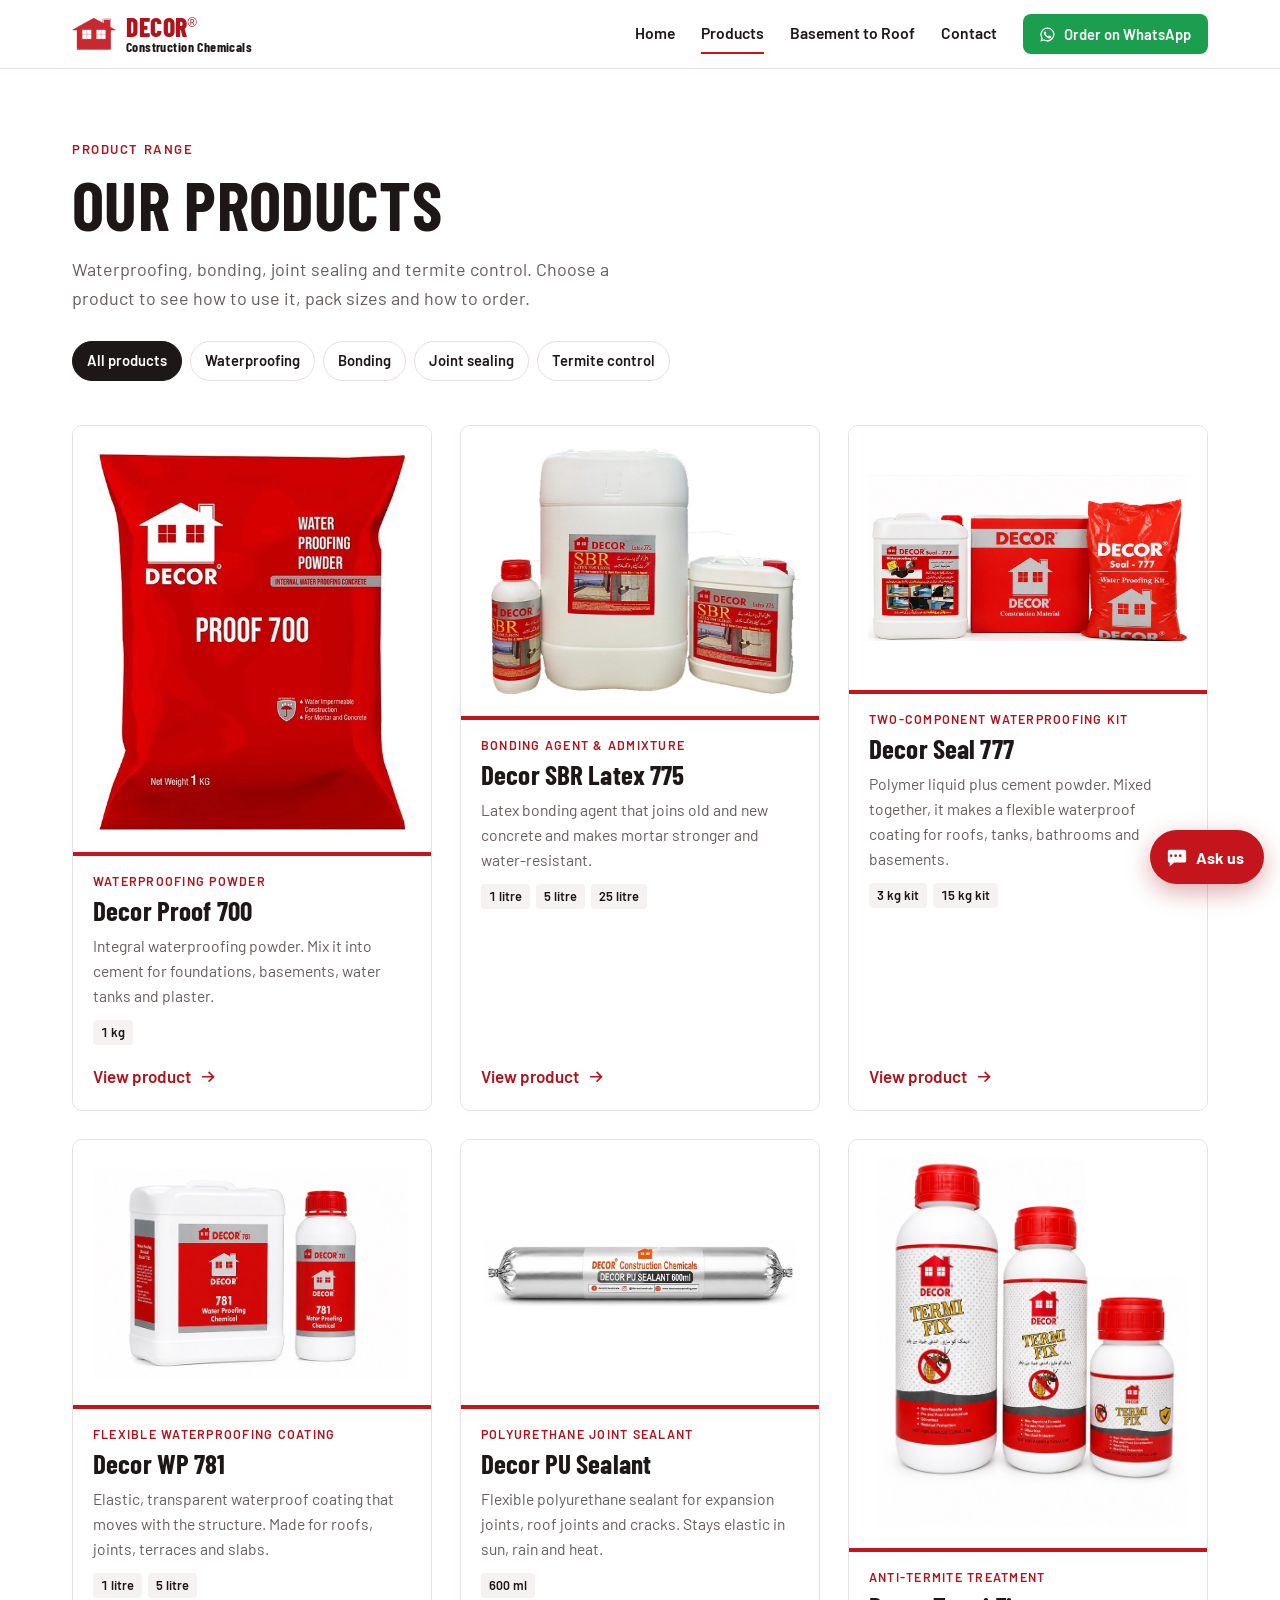
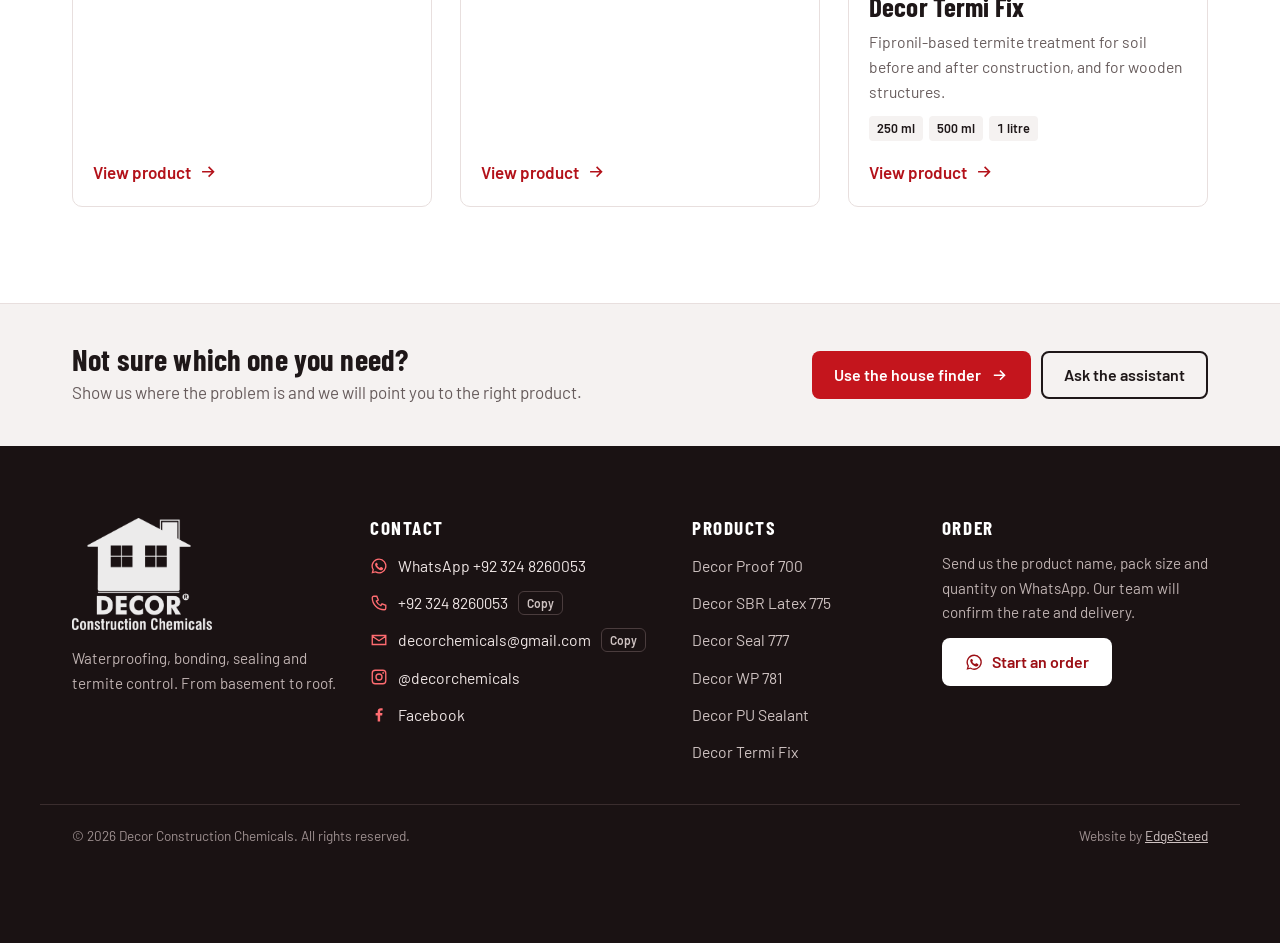
==== commit 0dd00645: "Update Decor website content and SEO Co-authored-by: Copilot App <223556219+Copilot@users.noreply.gi" ====
--- a/products.html
+++ b/products.html
@@ -5,14 +5,16 @@
 <meta name="viewport" content="width=device-width, initial-scale=1, viewport-fit=cover">
 <title>Products | Decor Construction Chemicals</title>
 <meta name="description" content="Decor Proof 700, SBR Latex 775, Seal 777, WP 781, PU Sealant and Termi Fix. Pack sizes, uses and ordering.">
-<meta property="og:title" content="Products | Decor Construction Chemicals"><meta property="og:description" content="Decor Proof 700, SBR Latex 775, Seal 777, WP 781, PU Sealant and Termi Fix. Pack sizes, uses and ordering."><meta property="og:type" content="website">
+<link rel="canonical" href="https://molvisahab.github.io/decor-website/products.html">
+<meta property="og:title" content="Products | Decor Construction Chemicals"><meta property="og:description" content="Decor Proof 700, SBR Latex 775, Seal 777, WP 781, PU Sealant and Termi Fix. Pack sizes, uses and ordering."><meta property="og:type" content="website"><meta property="og:url" content="https://molvisahab.github.io/decor-website/products.html"><meta property="og:image" content="https://molvisahab.github.io/decor-website/img/hero-house.jpg">
+<meta name="twitter:card" content="summary_large_image"><meta name="twitter:title" content="Products | Decor Construction Chemicals"><meta name="twitter:description" content="Decor Proof 700, SBR Latex 775, Seal 777, WP 781, PU Sealant and Termi Fix. Pack sizes, uses and ordering."><meta name="twitter:image" content="https://molvisahab.github.io/decor-website/img/hero-house.jpg">
 
 <link rel="icon" href="img/mark.png">
 <meta name="theme-color" content="#C4151D">
 <link rel="preconnect" href="https://fonts.googleapis.com"><link rel="preconnect" href="https://fonts.gstatic.com" crossorigin>
 <link rel="stylesheet" href="https://fonts.googleapis.com/css2?family=Barlow+Condensed:wght@600;700;800&family=Barlow:wght@400;500;600;700&family=Noto+Nastaliq+Urdu:wght@500&display=swap">
 <link rel="stylesheet" href="assets/style.css">
-<script type="application/ld+json">{"@context":"https://schema.org","@type":"Organization","name":"Decor Construction Chemicals","email":"decorchemicals@gmail.com","telephone":"+92 324 8260053","sameAs":["https://www.instagram.com/decorchemicals","https://www.facebook.com/decor.chemicals"]}</script>
+<script type="application/ld+json">{"@context":"https://schema.org","@type":"Organization","name":"Decor Construction Chemicals","url":"https://molvisahab.github.io/decor-website/","email":"decorchemicals@gmail.com","telephone":"+92 324 8260053","sameAs":["https://www.instagram.com/decorchemicals","https://www.facebook.com/share/192ZX5S4V6/?mibextid=wwXIfr"]}</script>
 </head>
 <body>
 
@@ -20,9 +22,7 @@
 <header class="site-header">
   <div class="wrap bar">
     <a class="brand" href="index.html" aria-label="Decor Construction Chemicals home">
-      <img src="img/mark.png" alt="" class="brand-mark mark-red" width="40" height="28">
-      <img src="img/mark-white.png" alt="" class="brand-mark mark-white" width="40" height="28">
-      <span class="brand-text"><strong>DECOR<sup>®</sup></strong><span>Construction Chemicals</span></span>
+      <img src="img/mark.png" alt="" class="brand-mark" width="44" height="32"><span class="brand-text"><strong>DECOR<sup>&reg;</sup></strong><span>Construction Chemicals</span></span>
     </a>
     <button class="nav-toggle" id="navToggle" aria-expanded="false" aria-controls="siteNav" aria-label="Open menu"><svg viewBox="0 0 24 24" aria-hidden="true" class="ic"><path fill="none" stroke="currentColor" stroke-width="2" d="M4 7h16M4 12h16M4 17h16"/></svg></button>
     <nav class="site-nav" id="siteNav" aria-label="Main">
@@ -137,7 +137,7 @@
         <li><span class="f-plain"><svg viewBox="0 0 24 24" aria-hidden="true" class="ic"><path fill="none" stroke="currentColor" stroke-width="1.8" d="M5 3h4l2 5-2.5 1.5a11 11 0 0 0 6 6L16 13l5 2v4a2 2 0 0 1-2 2A16 16 0 0 1 3 5a2 2 0 0 1 2-2Z"/></svg><span class="copyable" id="phoneText">+92 324 8260053</span></span> <button class="copy" type="button" data-copy="+92 324 8260053">Copy</button></li>
         <li><span class="f-plain"><svg viewBox="0 0 24 24" aria-hidden="true" class="ic"><path fill="none" stroke="currentColor" stroke-width="1.8" d="M3 6h18v12H3z M3 7l9 6 9-6"/></svg><span class="copyable">decorchemicals@gmail.com</span></span> <button class="copy" type="button" data-copy="decorchemicals@gmail.com">Copy</button></li>
         <li><a href="https://www.instagram.com/decorchemicals" target="_blank" rel="noopener"><svg viewBox="0 0 24 24" aria-hidden="true" class="ic"><path fill="none" stroke="currentColor" stroke-width="1.8" d="M7 3h10a4 4 0 0 1 4 4v10a4 4 0 0 1-4 4H7a4 4 0 0 1-4-4V7a4 4 0 0 1 4-4Z"/><circle cx="12" cy="12" r="4" fill="none" stroke="currentColor" stroke-width="1.8"/><circle cx="17.5" cy="6.5" r="1.2" fill="currentColor"/></svg><span>@decorchemicals</span></a></li>
-        <li><a href="https://www.facebook.com/decor.chemicals" target="_blank" rel="noopener"><svg viewBox="0 0 24 24" aria-hidden="true" class="ic"><path fill="currentColor" d="M13.5 22v-8h2.7l.4-3.2h-3.1V8.8c0-.9.3-1.5 1.6-1.5h1.7V4.4a22 22 0 0 0-2.5-.1c-2.4 0-4.1 1.5-4.1 4.2v2.3H7.5V14h2.7v8h3.3Z"/></svg><span>decor.chemicals</span></a></li>
+        <li><a href="https://www.facebook.com/share/192ZX5S4V6/?mibextid=wwXIfr" target="_blank" rel="noopener"><svg viewBox="0 0 24 24" aria-hidden="true" class="ic"><path fill="currentColor" d="M13.5 22v-8h2.7l.4-3.2h-3.1V8.8c0-.9.3-1.5 1.6-1.5h1.7V4.4a22 22 0 0 0-2.5-.1c-2.4 0-4.1 1.5-4.1 4.2v2.3H7.5V14h2.7v8h3.3Z"/></svg><span>Facebook</span></a></li>
       </ul>
     </div>
     <div>
@@ -174,7 +174,7 @@
     </form>
   </section>
 </div>
-<script>window.DECOR={"mode":"site","root":"","contact":{"whatsapp":"923248260053","phoneDisplay":"+92 324 8260053","email":"decorchemicals@gmail.com","instagram":"https://www.instagram.com/decorchemicals","instagramHandle":"@decorchemicals","facebook":"https://www.facebook.com/decor.chemicals","facebookHandle":"decor.chemicals"},"areas":[{"id":"roof","name":"Roof & terrace","problem":"Roof slab leaks, terrace and balcony seepage","products":["seal-777","wp-781","pu-sealant"]},{"id":"tank","name":"Water tank","problem":"Leaking overhead or underground tanks","products":["seal-777","wp-781","proof-700"]},{"id":"joints","name":"Joints & cracks","problem":"Roof joints, slab junctions, wall cracks, window gaps","products":["pu-sealant","wp-781"]},{"id":"bathroom","name":"Bathroom","problem":"Water seeping through bathroom floors and walls","products":["seal-777","wp-781","sbr-latex-775"]},{"id":"walls","name":"External walls","problem":"Damp walls, weak plaster, rain seepage","products":["seal-777","wp-781","proof-700","sbr-latex-775"]},{"id":"floors","name":"Floors & tiles","problem":"Loose tiles, weak grout, repairs to old concrete","products":["sbr-latex-775"]},{"id":"basement","name":"Basement & foundation","problem":"Damp basements, water in foundations, DPC","products":["proof-700","seal-777","wp-781"]},{"id":"soil","name":"Soil & woodwork","problem":"Termites (deemak) in soil, floors and wooden frames","products":["termi-fix"]}],"products":[{"slug":"proof-700","name":"Decor Proof 700","short":"Proof 700","type":"Waterproofing powder","summary":"Integral waterproofing powder. Mix it into cement for foundations, basements, water tanks and plaster.","image":"proof-700.jpg","packaging":["1 kg"],"usage":"Add 1 kg of Decor Proof 700 to every 50 kg bag of cement.","keywords":["proof","700","pudlo","powder"],"category":"waterproofing"},{"slug":"sbr-latex-775","name":"Decor SBR Latex 775","short":"SBR Latex 775","type":"Bonding agent & admixture","summary":"Latex bonding agent that joins old and new concrete and makes mortar stronger and water-resistant.","image":"sbr-latex-775.jpg","packaging":["1 litre","5 litre","25 litre"],"keywords":["sbr","latex","775","bonding","bond"],"category":"bonding"},{"slug":"seal-777","name":"Decor Seal 777","short":"Seal 777","type":"Two-component waterproofing kit","summary":"Polymer liquid plus cement powder. Mixed together, it makes a flexible waterproof coating for roofs, tanks, bathrooms and basements.","image":"seal-777.jpg","packaging":["3 kg kit (1 L liquid + 2 kg powder)","15 kg kit (5 L liquid + 10 kg powder)"],"keywords":["seal 777","777","seal","kit","two component","cementitious"],"category":"waterproofing"},{"slug":"wp-781","name":"Decor WP 781","short":"WP 781","type":"Flexible waterproofing coating","summary":"Elastic, transparent waterproof coating that moves with the structure. Made for roofs, joints, terraces and slabs.","image":"wp-781.jpg","packaging":["1 litre","5 litre"],"keywords":["781","wp","wp781","flexible","transparent","coating"],"category":"waterproofing"},{"slug":"pu-sealant","name":"Decor PU Sealant","short":"PU Sealant","type":"Polyurethane joint sealant","summary":"Flexible polyurethane sealant for expansion joints, roof joints and cracks. Stays elastic in sun, rain and heat.","image":"pu-sealant.jpg","packaging":["600 ml"],"keywords":["pu","sealant","polyurethane","joint","joints","crack"],"category":"sealing"},{"slug":"termi-fix","name":"Decor Termi Fix","short":"Termi Fix","type":"Anti-termite treatment","summary":"Fipronil-based termite treatment for soil before and after construction, and for wooden structures.","image":"termi-fix.jpg","packaging":["250 ml","500 ml","1 litre"],"usage":"Mix with water as shown in the table. For wooden structures, use with kerosene oil.","keywords":["termi","termite","termites","deemak","dimak","fipronil","keeray","keeda"],"category":"termite"}]};</script>
+<script>window.DECOR={"mode":"site","root":"","contact":{"whatsapp":"923248260053","phoneDisplay":"+92 324 8260053","email":"decorchemicals@gmail.com","instagram":"https://www.instagram.com/decorchemicals","instagramHandle":"@decorchemicals","facebook":"https://www.facebook.com/share/192ZX5S4V6/?mibextid=wwXIfr","facebookHandle":"Facebook"},"areas":[{"id":"roof","name":"Roof & terrace","problem":"Roof slab leaks, terrace and balcony seepage","products":["seal-777","wp-781","pu-sealant"]},{"id":"tank","name":"Water tank","problem":"Leaking overhead or underground tanks","products":["seal-777","wp-781","proof-700","sbr-latex-775"]},{"id":"joints","name":"Joints & cracks","problem":"Roof joints, slab junctions, wall cracks, window gaps","products":["pu-sealant","wp-781"]},{"id":"bathroom","name":"Bathroom","problem":"Water seeping through bathroom floors and walls","products":["seal-777","wp-781","sbr-latex-775"]},{"id":"walls","name":"External walls","problem":"Damp walls, weak plaster, rain seepage","products":["seal-777","wp-781"]},{"id":"floors","name":"Floors","problem":"Waterproofing for floors and concrete slabs","products":["seal-777"]},{"id":"basement","name":"Basement & foundation","problem":"Damp basements, water in foundations, DPC","products":["proof-700","seal-777","wp-781","sbr-latex-775","termi-fix"]},{"id":"soil","name":"Soil & woodwork","problem":"Termites (deemak) in soil, floors and wooden frames","products":["termi-fix"]}],"products":[{"slug":"proof-700","name":"Decor Proof 700","short":"Proof 700","type":"Waterproofing powder","summary":"Integral waterproofing powder. Mix it into cement for foundations, basements, water tanks and plaster.","image":"proof-700.jpg","packaging":["1 kg"],"usage":"Add 1 kg of Decor Proof 700 to every 50 kg bag of cement.","keywords":["proof","700","pudlo","powder"],"category":"waterproofing"},{"slug":"sbr-latex-775","name":"Decor SBR Latex 775","short":"SBR Latex 775","type":"Bonding agent & admixture","summary":"Latex bonding agent that joins old and new concrete and makes mortar stronger and water-resistant.","image":"sbr-latex-775.jpg","packaging":["1 litre","5 litre","25 litre"],"usage":"1 bag cement (50kg)= 1 litre; 1 bag tile bond (20kg) =1litre; 5 bag tile grout (1kg) =1litre","keywords":["sbr","latex","775","bonding","bond"],"category":"bonding"},{"slug":"seal-777","name":"Decor Seal 777","short":"Seal 777","type":"Two-component waterproofing kit","summary":"Polymer liquid plus cement powder. Mixed together, it makes a flexible waterproof coating for roofs, tanks, bathrooms and basements.","image":"seal-777.jpg","packaging":["3 kg kit (1 L liquid + 2 kg powder)","15 kg kit (5 L liquid + 10 kg powder)"],"usage":"1 carton 15kg =160sqft area; 3 kg kit = 35sqft","keywords":["seal 777","777","seal","kit","two component","cementitious"],"category":"waterproofing"},{"slug":"wp-781","name":"Decor WP 781","short":"WP 781","type":"Flexible waterproofing coating","summary":"Elastic, transparent waterproof coating that moves with the structure. Made for roofs, joints, terraces and slabs.","image":"wp-781.jpg","packaging":["1 litre","5 litre"],"keywords":["781","wp","wp781","flexible","transparent","coating"],"category":"waterproofing"},{"slug":"pu-sealant","name":"Decor PU Sealant","short":"PU Sealant","type":"Polyurethane joint sealant","summary":"Flexible polyurethane sealant for expansion joints, roof joints and cracks. Stays elastic in sun, rain and heat.","image":"pu-sealant.jpg","packaging":["600 ml"],"keywords":["pu","sealant","polyurethane","joint","joints","crack"],"category":"sealing"},{"slug":"termi-fix","name":"Decor Termi Fix","short":"Termi Fix","type":"Anti-termite treatment","summary":"Fipronil-based termite treatment for soil before and after construction, and for wooden structures.","image":"termi-fix.jpg","packaging":["250 ml","500 ml","1 litre"],"usage":"Mix with water as shown in the table. For wooden structures, use with kerosene oil.","keywords":["termi","termite","termites","deemak","dimak","fipronil","keeray","keeda"],"category":"termite"}]};</script>
 <script src="assets/app.js" defer></script>
 </body>
 </html>
--- a/assets/style.css
+++ b/assets/style.css
@@ -93,11 +93,10 @@
 .site-header { position: sticky; top: env(safe-area-inset-top, 0px); z-index: 40; background: var(--paper); border-bottom: 1px solid var(--line); }
 .bar { display: flex; align-items: center; justify-content: space-between; gap: 16px; min-height: 68px; }
 .brand { display: flex; align-items: center; gap: 10px; text-decoration: none; color: var(--red-text); }
-.brand-mark { width: 40px; height: auto; }
-.mark-white { display: none; }
+.brand-mark { width: 44px; height: auto; flex: none; }
 .brand-text { display: flex; flex-direction: column; line-height: 1; font-family: var(--f-display); }
 .brand-text strong { font-size: 1.6rem; font-weight: 800; letter-spacing: .02em; }
-.brand-text sup { font-size: .5em; }
+.brand-text sup { font: .5em Arial, sans-serif; }
 .brand-text span { font-size: .86rem; font-weight: 700; color: var(--ink); letter-spacing: .03em; }
 .site-nav { display: flex; align-items: center; gap: 26px; }
 .site-nav a:not(.btn) { text-decoration: none; font-weight: 600; font-size: .98rem; padding: 6px 0; border-bottom: 2px solid transparent; }
@@ -112,8 +111,8 @@
   .site-nav .btn { margin-top: 12px; }
 }
 
-/* blueprint grid used behind hero + finder */
-.hero, .finder, .page-head { background-color: var(--paper); background-image: linear-gradient(var(--grid) 1px, transparent 1px), linear-gradient(90deg, var(--grid) 1px, transparent 1px); background-size: 28px 28px; }
+/* Keep these sections on a plain background so product imagery stays clear. */
+.hero, .finder, .page-head { background-color: var(--paper); }
 
 /* hero */
 .hero { padding-block: clamp(40px, 7vw, 88px) clamp(32px, 5vw, 64px); overflow: hidden; }
@@ -274,6 +273,7 @@
 .sheet-main h2 { font-size: 1.9rem; margin-top: 8px; }
 .sheet-main p { max-width: 65ch; }
 .usage { font: 700 1.35rem/1.3 var(--f-display); padding: 16px 20px; border-left: 5px solid var(--red); background: var(--red-tint); border-radius: 0 8px 8px 0; }
+.usage-rates { margin: 0; padding-left: 1.25em; display: grid; gap: .35rem; font-weight: 600; }
 .table-wrap { overflow-x: auto; }
 .cov { border-collapse: collapse; width: 100%; font-variant-numeric: tabular-nums; }
 .cov th, .cov td { text-align: left; padding: 12px 14px; border-bottom: 1px solid var(--line); }
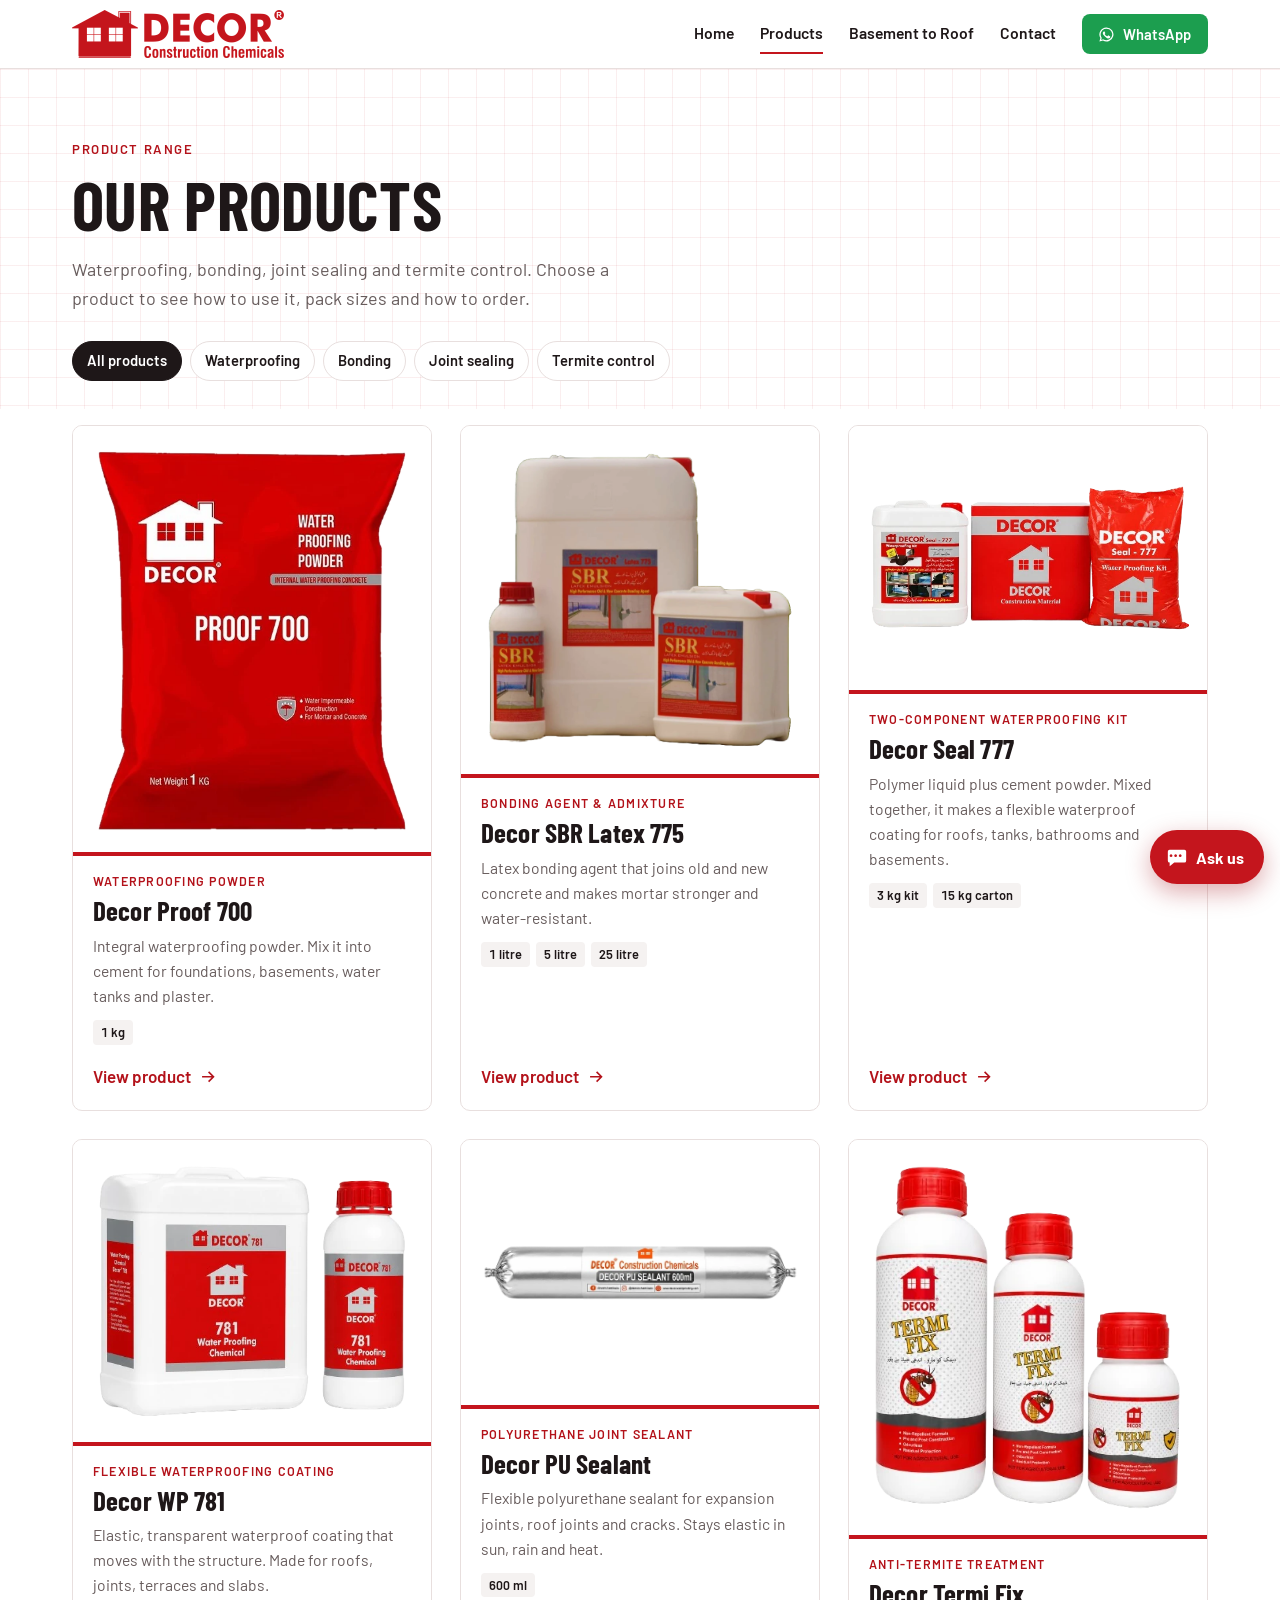
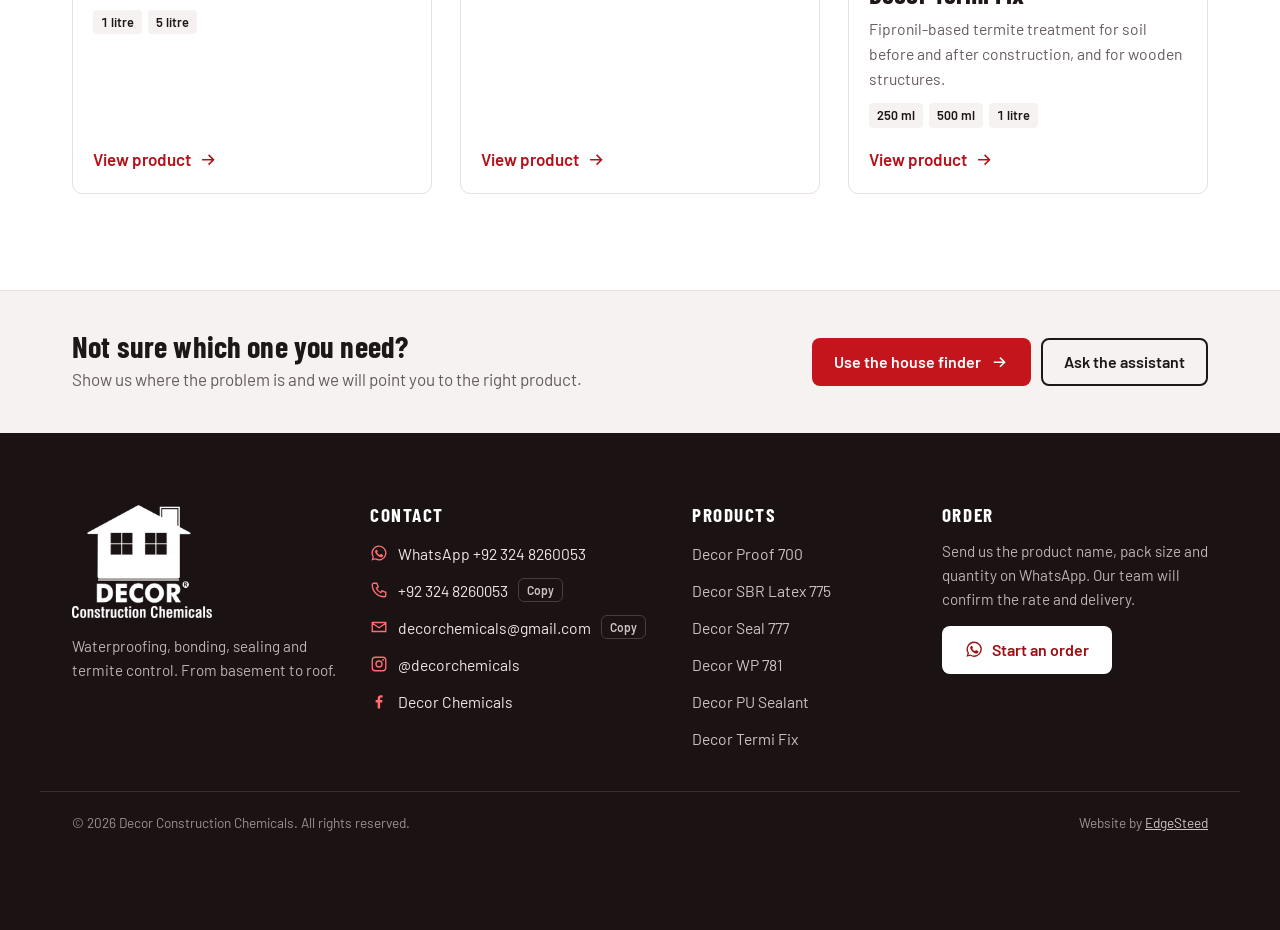
==== commit b28bf19f: "Deploy redesigned Decor website Co-authored-by: Copilot App <223556219+Copilot@users.noreply.github." ====
--- a/products.html
+++ b/products.html
@@ -5,16 +5,14 @@
 <meta name="viewport" content="width=device-width, initial-scale=1, viewport-fit=cover">
 <title>Products | Decor Construction Chemicals</title>
 <meta name="description" content="Decor Proof 700, SBR Latex 775, Seal 777, WP 781, PU Sealant and Termi Fix. Pack sizes, uses and ordering.">
-<link rel="canonical" href="https://molvisahab.github.io/decor-website/products.html">
-<meta property="og:title" content="Products | Decor Construction Chemicals"><meta property="og:description" content="Decor Proof 700, SBR Latex 775, Seal 777, WP 781, PU Sealant and Termi Fix. Pack sizes, uses and ordering."><meta property="og:type" content="website"><meta property="og:url" content="https://molvisahab.github.io/decor-website/products.html"><meta property="og:image" content="https://molvisahab.github.io/decor-website/img/hero-house.jpg">
-<meta name="twitter:card" content="summary_large_image"><meta name="twitter:title" content="Products | Decor Construction Chemicals"><meta name="twitter:description" content="Decor Proof 700, SBR Latex 775, Seal 777, WP 781, PU Sealant and Termi Fix. Pack sizes, uses and ordering."><meta name="twitter:image" content="https://molvisahab.github.io/decor-website/img/hero-house.jpg">
+<meta property="og:title" content="Products | Decor Construction Chemicals"><meta property="og:description" content="Decor Proof 700, SBR Latex 775, Seal 777, WP 781, PU Sealant and Termi Fix. Pack sizes, uses and ordering."><meta property="og:type" content="website">
 
 <link rel="icon" href="img/mark.png">
 <meta name="theme-color" content="#C4151D">
 <link rel="preconnect" href="https://fonts.googleapis.com"><link rel="preconnect" href="https://fonts.gstatic.com" crossorigin>
 <link rel="stylesheet" href="https://fonts.googleapis.com/css2?family=Barlow+Condensed:wght@600;700;800&family=Barlow:wght@400;500;600;700&family=Noto+Nastaliq+Urdu:wght@500&display=swap">
 <link rel="stylesheet" href="assets/style.css">
-<script type="application/ld+json">{"@context":"https://schema.org","@type":"Organization","name":"Decor Construction Chemicals","url":"https://molvisahab.github.io/decor-website/","email":"decorchemicals@gmail.com","telephone":"+92 324 8260053","sameAs":["https://www.instagram.com/decorchemicals","https://www.facebook.com/share/192ZX5S4V6/?mibextid=wwXIfr"]}</script>
+<script type="application/ld+json">{"@context":"https://schema.org","@type":"Organization","name":"Decor Construction Chemicals","email":"decorchemicals@gmail.com","telephone":"+92 324 8260053","sameAs":["https://www.instagram.com/decorchemicals","https://www.facebook.com/share/192ZX5S4V6/?mibextid=wwXIfr"]}</script>
 </head>
 <body>
 
@@ -22,7 +20,8 @@
 <header class="site-header">
   <div class="wrap bar">
     <a class="brand" href="index.html" aria-label="Decor Construction Chemicals home">
-      <img src="img/mark.png" alt="" class="brand-mark" width="44" height="32"><span class="brand-text"><strong>DECOR<sup>&reg;</sup></strong><span>Construction Chemicals</span></span>
+      <img src="img/logo-horizontal.png" alt="Decor Construction Chemicals" class="logo logo-red" width="212" height="48">
+      <img src="img/logo-horizontal-white.png" alt="" class="logo logo-white" width="212" height="48" aria-hidden="true">
     </a>
     <button class="nav-toggle" id="navToggle" aria-expanded="false" aria-controls="siteNav" aria-label="Open menu"><svg viewBox="0 0 24 24" aria-hidden="true" class="ic"><path fill="none" stroke="currentColor" stroke-width="2" d="M4 7h16M4 12h16M4 17h16"/></svg></button>
     <nav class="site-nav" id="siteNav" aria-label="Main">
@@ -30,7 +29,7 @@
       <a href="products.html" data-nav="products">Products</a>
       <a href="index.html#finder" data-nav="finder">Basement to Roof</a>
       <a href="#contact" data-nav="contact">Contact</a>
-      <a class="btn btn-wa btn-sm" href="https://wa.me/923248260053?text=Assalam%20o%20Alaikum%2C%20I%20want%20to%20order%20Decor%20products." target="_blank" rel="noopener"><svg viewBox="0 0 24 24" aria-hidden="true" class="ic"><path fill="currentColor" d="M12 2a10 10 0 0 0-8.6 15.1L2 22l5-1.3A10 10 0 1 0 12 2Zm0 18.2a8.2 8.2 0 0 1-4.2-1.1l-.3-.2-3 .8.8-2.9-.2-.3A8.2 8.2 0 1 1 12 20.2Zm4.5-6.1c-.2-.1-1.5-.7-1.7-.8-.2-.1-.4-.1-.6.1l-.8 1c-.1.2-.3.2-.5.1a6.7 6.7 0 0 1-3.3-2.9c-.3-.4.2-.4.7-1.3.1-.2 0-.3 0-.4l-.8-1.8c-.2-.5-.4-.4-.6-.4h-.5a1 1 0 0 0-.7.3 3 3 0 0 0-.9 2.2 5.2 5.2 0 0 0 1.1 2.7 11.8 11.8 0 0 0 4.5 4c1.7.7 2.3.8 3.2.6.5-.1 1.5-.6 1.7-1.2.2-.6.2-1.1.2-1.2-.1-.1-.3-.2-.5-.3Z"/></svg><span>Order on WhatsApp</span></a>
+      <a class="btn btn-wa btn-sm" href="https://wa.me/923248260053?text=Assalam%20o%20Alaikum%2C%20I%20want%20to%20order%20Decor%20products." target="_blank" rel="noopener"><svg viewBox="0 0 24 24" aria-hidden="true" class="ic"><path fill="currentColor" d="M12 2a10 10 0 0 0-8.6 15.1L2 22l5-1.3A10 10 0 1 0 12 2Zm0 18.2a8.2 8.2 0 0 1-4.2-1.1l-.3-.2-3 .8.8-2.9-.2-.3A8.2 8.2 0 1 1 12 20.2Zm4.5-6.1c-.2-.1-1.5-.7-1.7-.8-.2-.1-.4-.1-.6.1l-.8 1c-.1.2-.3.2-.5.1a6.7 6.7 0 0 1-3.3-2.9c-.3-.4.2-.4.7-1.3.1-.2 0-.3 0-.4l-.8-1.8c-.2-.5-.4-.4-.6-.4h-.5a1 1 0 0 0-.7.3 3 3 0 0 0-.9 2.2 5.2 5.2 0 0 0 1.1 2.7 11.8 11.8 0 0 0 4.5 4c1.7.7 2.3.8 3.2.6.5-.1 1.5-.6 1.7-1.2.2-.6.2-1.1.2-1.2-.1-.1-.3-.2-.5-.3Z"/></svg><span>WhatsApp</span></a>
     </nav>
   </div>
 </header>
@@ -50,7 +49,7 @@
   <div class="wrap">
     <div class="p-grid" id="productGrid">
 <a class="p-card" href="products/proof-700.html" data-cat="waterproofing">
-  <div class="p-card-img"><img src="img/proof-700.jpg" alt="Decor Proof 700 packaging" loading="lazy"></div>
+  <div class="p-card-img"><img src="img/proof-700.webp" alt="Decor Proof 700 packaging" loading="lazy"></div>
   <div class="p-card-body">
     <span class="p-type">Waterproofing powder</span>
     <h3>Decor Proof 700</h3>
@@ -60,7 +59,7 @@
   </div>
 </a>
 <a class="p-card" href="products/sbr-latex-775.html" data-cat="bonding">
-  <div class="p-card-img"><img src="img/sbr-latex-775.jpg" alt="Decor SBR Latex 775 packaging" loading="lazy"></div>
+  <div class="p-card-img"><img src="img/sbr-latex-775.webp" alt="Decor SBR Latex 775 packaging" loading="lazy"></div>
   <div class="p-card-body">
     <span class="p-type">Bonding agent &amp; admixture</span>
     <h3>Decor SBR Latex 775</h3>
@@ -70,17 +69,17 @@
   </div>
 </a>
 <a class="p-card" href="products/seal-777.html" data-cat="waterproofing">
-  <div class="p-card-img"><img src="img/seal-777.jpg" alt="Decor Seal 777 packaging" loading="lazy"></div>
+  <div class="p-card-img"><img src="img/seal-777.webp" alt="Decor Seal 777 packaging" loading="lazy"></div>
   <div class="p-card-body">
     <span class="p-type">Two-component waterproofing kit</span>
     <h3>Decor Seal 777</h3>
     <p>Polymer liquid plus cement powder. Mixed together, it makes a flexible waterproof coating for roofs, tanks, bathrooms and basements.</p>
-    <span class="p-packs"><span>3 kg kit</span><span>15 kg kit</span></span>
+    <span class="p-packs"><span>3 kg kit</span><span>15 kg carton</span></span>
     <span class="p-more">View product <svg viewBox="0 0 24 24" aria-hidden="true" class="ic"><path fill="none" stroke="currentColor" stroke-width="2" d="M5 12h14M13 6l6 6-6 6"/></svg></span>
   </div>
 </a>
 <a class="p-card" href="products/wp-781.html" data-cat="waterproofing">
-  <div class="p-card-img"><img src="img/wp-781.jpg" alt="Decor WP 781 packaging" loading="lazy"></div>
+  <div class="p-card-img"><img src="img/wp-781.webp" alt="Decor WP 781 packaging" loading="lazy"></div>
   <div class="p-card-body">
     <span class="p-type">Flexible waterproofing coating</span>
     <h3>Decor WP 781</h3>
@@ -90,7 +89,7 @@
   </div>
 </a>
 <a class="p-card" href="products/pu-sealant.html" data-cat="sealing">
-  <div class="p-card-img wide"><img src="img/pu-sealant.jpg" alt="Decor PU Sealant packaging" loading="lazy"></div>
+  <div class="p-card-img wide"><img src="img/pu-sealant.webp" alt="Decor PU Sealant packaging" loading="lazy"></div>
   <div class="p-card-body">
     <span class="p-type">Polyurethane joint sealant</span>
     <h3>Decor PU Sealant</h3>
@@ -100,7 +99,7 @@
   </div>
 </a>
 <a class="p-card" href="products/termi-fix.html" data-cat="termite">
-  <div class="p-card-img"><img src="img/termi-fix.jpg" alt="Decor Termi Fix packaging" loading="lazy"></div>
+  <div class="p-card-img"><img src="img/termi-fix.webp" alt="Decor Termi Fix packaging" loading="lazy"></div>
   <div class="p-card-body">
     <span class="p-type">Anti-termite treatment</span>
     <h3>Decor Termi Fix</h3>
@@ -137,7 +136,7 @@
         <li><span class="f-plain"><svg viewBox="0 0 24 24" aria-hidden="true" class="ic"><path fill="none" stroke="currentColor" stroke-width="1.8" d="M5 3h4l2 5-2.5 1.5a11 11 0 0 0 6 6L16 13l5 2v4a2 2 0 0 1-2 2A16 16 0 0 1 3 5a2 2 0 0 1 2-2Z"/></svg><span class="copyable" id="phoneText">+92 324 8260053</span></span> <button class="copy" type="button" data-copy="+92 324 8260053">Copy</button></li>
         <li><span class="f-plain"><svg viewBox="0 0 24 24" aria-hidden="true" class="ic"><path fill="none" stroke="currentColor" stroke-width="1.8" d="M3 6h18v12H3z M3 7l9 6 9-6"/></svg><span class="copyable">decorchemicals@gmail.com</span></span> <button class="copy" type="button" data-copy="decorchemicals@gmail.com">Copy</button></li>
         <li><a href="https://www.instagram.com/decorchemicals" target="_blank" rel="noopener"><svg viewBox="0 0 24 24" aria-hidden="true" class="ic"><path fill="none" stroke="currentColor" stroke-width="1.8" d="M7 3h10a4 4 0 0 1 4 4v10a4 4 0 0 1-4 4H7a4 4 0 0 1-4-4V7a4 4 0 0 1 4-4Z"/><circle cx="12" cy="12" r="4" fill="none" stroke="currentColor" stroke-width="1.8"/><circle cx="17.5" cy="6.5" r="1.2" fill="currentColor"/></svg><span>@decorchemicals</span></a></li>
-        <li><a href="https://www.facebook.com/share/192ZX5S4V6/?mibextid=wwXIfr" target="_blank" rel="noopener"><svg viewBox="0 0 24 24" aria-hidden="true" class="ic"><path fill="currentColor" d="M13.5 22v-8h2.7l.4-3.2h-3.1V8.8c0-.9.3-1.5 1.6-1.5h1.7V4.4a22 22 0 0 0-2.5-.1c-2.4 0-4.1 1.5-4.1 4.2v2.3H7.5V14h2.7v8h3.3Z"/></svg><span>Facebook</span></a></li>
+        <li><a href="https://www.facebook.com/share/192ZX5S4V6/?mibextid=wwXIfr" target="_blank" rel="noopener"><svg viewBox="0 0 24 24" aria-hidden="true" class="ic"><path fill="currentColor" d="M13.5 22v-8h2.7l.4-3.2h-3.1V8.8c0-.9.3-1.5 1.6-1.5h1.7V4.4a22 22 0 0 0-2.5-.1c-2.4 0-4.1 1.5-4.1 4.2v2.3H7.5V14h2.7v8h3.3Z"/></svg><span>Decor Chemicals</span></a></li>
       </ul>
     </div>
     <div>
@@ -174,7 +173,7 @@
     </form>
   </section>
 </div>
-<script>window.DECOR={"mode":"site","root":"","contact":{"whatsapp":"923248260053","phoneDisplay":"+92 324 8260053","email":"decorchemicals@gmail.com","instagram":"https://www.instagram.com/decorchemicals","instagramHandle":"@decorchemicals","facebook":"https://www.facebook.com/share/192ZX5S4V6/?mibextid=wwXIfr","facebookHandle":"Facebook"},"areas":[{"id":"roof","name":"Roof & terrace","problem":"Roof slab leaks, terrace and balcony seepage","products":["seal-777","wp-781","pu-sealant"]},{"id":"tank","name":"Water tank","problem":"Leaking overhead or underground tanks","products":["seal-777","wp-781","proof-700","sbr-latex-775"]},{"id":"joints","name":"Joints & cracks","problem":"Roof joints, slab junctions, wall cracks, window gaps","products":["pu-sealant","wp-781"]},{"id":"bathroom","name":"Bathroom","problem":"Water seeping through bathroom floors and walls","products":["seal-777","wp-781","sbr-latex-775"]},{"id":"walls","name":"External walls","problem":"Damp walls, weak plaster, rain seepage","products":["seal-777","wp-781"]},{"id":"floors","name":"Floors","problem":"Waterproofing for floors and concrete slabs","products":["seal-777"]},{"id":"basement","name":"Basement & foundation","problem":"Damp basements, water in foundations, DPC","products":["proof-700","seal-777","wp-781","sbr-latex-775","termi-fix"]},{"id":"soil","name":"Soil & woodwork","problem":"Termites (deemak) in soil, floors and wooden frames","products":["termi-fix"]}],"products":[{"slug":"proof-700","name":"Decor Proof 700","short":"Proof 700","type":"Waterproofing powder","summary":"Integral waterproofing powder. Mix it into cement for foundations, basements, water tanks and plaster.","image":"proof-700.jpg","packaging":["1 kg"],"usage":"Add 1 kg of Decor Proof 700 to every 50 kg bag of cement.","keywords":["proof","700","pudlo","powder"],"category":"waterproofing"},{"slug":"sbr-latex-775","name":"Decor SBR Latex 775","short":"SBR Latex 775","type":"Bonding agent & admixture","summary":"Latex bonding agent that joins old and new concrete and makes mortar stronger and water-resistant.","image":"sbr-latex-775.jpg","packaging":["1 litre","5 litre","25 litre"],"usage":"1 bag cement (50kg)= 1 litre; 1 bag tile bond (20kg) =1litre; 5 bag tile grout (1kg) =1litre","keywords":["sbr","latex","775","bonding","bond"],"category":"bonding"},{"slug":"seal-777","name":"Decor Seal 777","short":"Seal 777","type":"Two-component waterproofing kit","summary":"Polymer liquid plus cement powder. Mixed together, it makes a flexible waterproof coating for roofs, tanks, bathrooms and basements.","image":"seal-777.jpg","packaging":["3 kg kit (1 L liquid + 2 kg powder)","15 kg kit (5 L liquid + 10 kg powder)"],"usage":"1 carton 15kg =160sqft area; 3 kg kit = 35sqft","keywords":["seal 777","777","seal","kit","two component","cementitious"],"category":"waterproofing"},{"slug":"wp-781","name":"Decor WP 781","short":"WP 781","type":"Flexible waterproofing coating","summary":"Elastic, transparent waterproof coating that moves with the structure. Made for roofs, joints, terraces and slabs.","image":"wp-781.jpg","packaging":["1 litre","5 litre"],"keywords":["781","wp","wp781","flexible","transparent","coating"],"category":"waterproofing"},{"slug":"pu-sealant","name":"Decor PU Sealant","short":"PU Sealant","type":"Polyurethane joint sealant","summary":"Flexible polyurethane sealant for expansion joints, roof joints and cracks. Stays elastic in sun, rain and heat.","image":"pu-sealant.jpg","packaging":["600 ml"],"keywords":["pu","sealant","polyurethane","joint","joints","crack"],"category":"sealing"},{"slug":"termi-fix","name":"Decor Termi Fix","short":"Termi Fix","type":"Anti-termite treatment","summary":"Fipronil-based termite treatment for soil before and after construction, and for wooden structures.","image":"termi-fix.jpg","packaging":["250 ml","500 ml","1 litre"],"usage":"Mix with water as shown in the table. For wooden structures, use with kerosene oil.","keywords":["termi","termite","termites","deemak","dimak","fipronil","keeray","keeda"],"category":"termite"}]};</script>
+<script>window.DECOR={"mode":"site","root":"","contact":{"whatsapp":"923248260053","phoneDisplay":"+92 324 8260053","email":"decorchemicals@gmail.com","instagram":"https://www.instagram.com/decorchemicals","instagramHandle":"@decorchemicals","facebook":"https://www.facebook.com/share/192ZX5S4V6/?mibextid=wwXIfr","facebookHandle":"Decor Chemicals"},"areas":[{"id":"roof","name":"Roof & terrace","problem":"Roof slab leaks, terrace and balcony seepage","products":["seal-777","wp-781","pu-sealant"]},{"id":"tank","name":"Water tank","problem":"Leaking overhead or underground tanks","products":["seal-777","wp-781","proof-700","sbr-latex-775"]},{"id":"joints","name":"Joints & cracks","problem":"Roof joints, slab junctions, wall cracks, window gaps","products":["pu-sealant","wp-781"]},{"id":"bathroom","name":"Bathroom","problem":"Water seeping through bathroom floors and walls","products":["seal-777","wp-781","sbr-latex-775"]},{"id":"walls","name":"External walls","problem":"Damp walls and rain seepage through outer walls","products":["seal-777","wp-781"]},{"id":"floors","name":"Floors","problem":"Damp floors and water seeping through floor slabs","products":["seal-777"]},{"id":"basement","name":"Basement & foundation","problem":"Damp basements, water in foundations, DPC, termites in the soil","products":["proof-700","seal-777","wp-781","sbr-latex-775","termi-fix"]},{"id":"soil","name":"Soil & woodwork","problem":"Termites (deemak) in soil, floors and wooden frames","products":["termi-fix"]}],"products":[{"slug":"proof-700","name":"Decor Proof 700","short":"Proof 700","type":"Waterproofing powder","summary":"Integral waterproofing powder. Mix it into cement for foundations, basements, water tanks and plaster.","image":"proof-700.webp","packaging":["1 kg"],"usage":"Add 1 kg of Decor Proof 700 to every 50 kg bag of cement.","keywords":["proof","700","pudlo","powder"],"category":"waterproofing"},{"slug":"sbr-latex-775","name":"Decor SBR Latex 775","short":"SBR Latex 775","type":"Bonding agent & admixture","summary":"Latex bonding agent that joins old and new concrete and makes mortar stronger and water-resistant.","image":"sbr-latex-775.webp","packaging":["1 litre","5 litre","25 litre"],"usage":"Add 1 litre of SBR Latex 775 for every 50 kg bag of cement, every 20 kg bag of tile bond, or every 5 bags (1 kg each) of tile grout.","keywords":["sbr","latex","775","bonding","bond"],"category":"bonding"},{"slug":"seal-777","name":"Decor Seal 777","short":"Seal 777","type":"Two-component waterproofing kit","summary":"Polymer liquid plus cement powder. Mixed together, it makes a flexible waterproof coating for roofs, tanks, bathrooms and basements.","image":"seal-777.webp","packaging":["3 kg kit (1 L liquid + 2 kg powder)","15 kg carton (5 L liquid + 10 kg powder)"],"usage":"One 15 kg carton covers 160 sq ft. One 3 kg kit covers 35 sq ft.","keywords":["seal 777","777","seal","kit","carton","two component","cementitious"],"category":"waterproofing"},{"slug":"wp-781","name":"Decor WP 781","short":"WP 781","type":"Flexible waterproofing coating","summary":"Elastic, transparent waterproof coating that moves with the structure. Made for roofs, joints, terraces and slabs.","image":"wp-781.webp","packaging":["1 litre","5 litre"],"keywords":["781","wp","wp781","flexible","transparent","coating"],"category":"waterproofing"},{"slug":"pu-sealant","name":"Decor PU Sealant","short":"PU Sealant","type":"Polyurethane joint sealant","summary":"Flexible polyurethane sealant for expansion joints, roof joints and cracks. Stays elastic in sun, rain and heat.","image":"pu-sealant.webp","packaging":["600 ml"],"keywords":["pu","sealant","polyurethane","joint","joints","crack"],"category":"sealing"},{"slug":"termi-fix","name":"Decor Termi Fix","short":"Termi Fix","type":"Anti-termite treatment","summary":"Fipronil-based termite treatment for soil before and after construction, and for wooden structures.","image":"termi-fix.webp","packaging":["250 ml","500 ml","1 litre"],"usage":"Mix with water as shown in the table. For wooden structures, use with kerosene oil.","keywords":["termi","termite","termites","deemak","dimak","fipronil","keeray","keeda"],"category":"termite"}]};</script>
 <script src="assets/app.js" defer></script>
 </body>
 </html>
--- a/assets/style.css
+++ b/assets/style.css
@@ -23,6 +23,8 @@
   --wall: #CFC7C5;
   --tile: #F1EEED;
   --glass: #DCE8EE;
+  --logo-red-d: block;
+  --logo-white-d: none;
 
   --f-display: "Barlow Condensed", "Arial Narrow", "Helvetica Neue", Arial, sans-serif;
   --f-body: "Barlow", "Segoe UI", Roboto, Arial, sans-serif;
@@ -37,7 +39,7 @@
     --ink: #F4EEED; --muted: #B7AAA9; --line: #3A3031; --paper: #161112; --concrete: #1F191A;
     --grid: rgba(255, 90, 96, 0.07); --blend: normal;
     --shadow: 0 1px 2px rgba(0,0,0,.4), 0 10px 28px rgba(0,0,0,.35);
-    --soil: #3A2E27; --hatch: #56463C; --wall: #574C4B; --tile: #2A2324; --glass: #2E3D45;
+    --soil: #3A2E27; --hatch: #56463C; --wall: #574C4B; --tile: #2A2324; --glass: #2E3D45; --logo-red-d: none; --logo-white-d: block;
   }
 }
 :root[data-theme="dark"] {
@@ -46,7 +48,7 @@
   --ink: #F4EEED; --muted: #B7AAA9; --line: #3A3031; --paper: #161112; --concrete: #1F191A;
   --grid: rgba(255, 90, 96, 0.07); --blend: normal;
   --shadow: 0 1px 2px rgba(0,0,0,.4), 0 10px 28px rgba(0,0,0,.35);
-  --soil: #3A2E27; --hatch: #56463C; --wall: #574C4B; --tile: #2A2324; --glass: #2E3D45;
+  --soil: #3A2E27; --hatch: #56463C; --wall: #574C4B; --tile: #2A2324; --glass: #2E3D45; --logo-red-d: none; --logo-white-d: block;
 }
 
 *, *::before, *::after { box-sizing: border-box; }
@@ -92,12 +94,11 @@
 /* header */
 .site-header { position: sticky; top: env(safe-area-inset-top, 0px); z-index: 40; background: var(--paper); border-bottom: 1px solid var(--line); }
 .bar { display: flex; align-items: center; justify-content: space-between; gap: 16px; min-height: 68px; }
-.brand { display: flex; align-items: center; gap: 10px; text-decoration: none; color: var(--red-text); }
-.brand-mark { width: 44px; height: auto; flex: none; }
-.brand-text { display: flex; flex-direction: column; line-height: 1; font-family: var(--f-display); }
-.brand-text strong { font-size: 1.6rem; font-weight: 800; letter-spacing: .02em; }
-.brand-text sup { font: .5em Arial, sans-serif; }
-.brand-text span { font-size: .86rem; font-weight: 700; color: var(--ink); letter-spacing: .03em; }
+.brand { display: flex; align-items: center; text-decoration: none; }
+.brand .logo { height: 48px; width: auto; max-width: 100%; }
+.logo-red { display: var(--logo-red-d); }
+.logo-white { display: var(--logo-white-d); }
+@media (max-width: 400px) { .brand .logo { height: 40px; } }
 .site-nav { display: flex; align-items: center; gap: 26px; }
 .site-nav a:not(.btn) { text-decoration: none; font-weight: 600; font-size: .98rem; padding: 6px 0; border-bottom: 2px solid transparent; }
 .site-nav a:not(.btn):hover, .site-nav a[aria-current="page"] { border-color: var(--red); }
@@ -111,8 +112,8 @@
   .site-nav .btn { margin-top: 12px; }
 }
 
-/* Keep these sections on a plain background so product imagery stays clear. */
-.hero, .finder, .page-head { background-color: var(--paper); }
+/* blueprint grid used behind hero + finder */
+.hero, .finder, .page-head { background-color: var(--paper); background-image: linear-gradient(var(--grid) 1px, transparent 1px), linear-gradient(90deg, var(--grid) 1px, transparent 1px); background-size: 28px 28px; }
 
 /* hero */
 .hero { padding-block: clamp(40px, 7vw, 88px) clamp(32px, 5vw, 64px); overflow: hidden; }
@@ -122,7 +123,7 @@
 .hero .lead { margin-top: 1.25rem; }
 .hero-cta { display: flex; flex-wrap: wrap; gap: 12px; margin-top: 2rem; }
 .hero-art { position: relative; }
-.hero-art img { mix-blend-mode: var(--blend); border-radius: 16px; width: 100%; }
+.hero-art img { width: 100%; height: auto; filter: drop-shadow(0 26px 26px rgba(30, 23, 24, .22)); }
 .hero-tags { list-style: none; margin: 0; padding: 0; }
 .hero-tags li { position: absolute; background: var(--red); color: var(--on-red); font: 700 .82rem/1 var(--f-body); letter-spacing: .03em; padding: 7px 10px; border-radius: 4px; box-shadow: var(--shadow); white-space: nowrap; }
 @media (max-width: 820px) { .hero-grid { grid-template-columns: 1fr; } .hero-art { max-width: 520px; } }
@@ -206,7 +207,8 @@
 .about { background: var(--concrete); padding-block: clamp(56px, 8vw, 96px); }
 .about-grid { display: grid; grid-template-columns: .9fr 1.1fr; gap: clamp(24px, 5vw, 64px); align-items: center; }
 @media (max-width: 820px) { .about-grid { grid-template-columns: 1fr; } .about-art { max-width: 420px; } }
-.about-art img { border-radius: 14px; background: var(--plate); }
+.about-art { background: var(--red-tint); border-radius: 14px; padding: clamp(20px, 4vw, 40px) clamp(20px, 4vw, 40px) 0; display: flex; justify-content: center; align-items: flex-end; overflow: hidden; }
+.about-art img { width: auto; max-width: 100%; max-height: 480px; }
 .about-copy { display: grid; gap: 1rem; }
 .about-copy p { max-width: 62ch; }
 .checks { list-style: none; padding: 0; margin: .5rem 0 0; display: grid; gap: 10px; }
@@ -273,7 +275,6 @@
 .sheet-main h2 { font-size: 1.9rem; margin-top: 8px; }
 .sheet-main p { max-width: 65ch; }
 .usage { font: 700 1.35rem/1.3 var(--f-display); padding: 16px 20px; border-left: 5px solid var(--red); background: var(--red-tint); border-radius: 0 8px 8px 0; }
-.usage-rates { margin: 0; padding-left: 1.25em; display: grid; gap: .35rem; font-weight: 600; }
 .table-wrap { overflow-x: auto; }
 .cov { border-collapse: collapse; width: 100%; font-variant-numeric: tabular-nums; }
 .cov th, .cov td { text-align: left; padding: 12px 14px; border-bottom: 1px solid var(--line); }
@@ -293,7 +294,7 @@
 .calc h3 { font-size: 1.4rem; }
 .calc label { font-weight: 600; font-size: .95rem; }
 .calc-row { display: flex; flex-wrap: wrap; align-items: center; gap: 12px 18px; }
-.calc input { width: 140px; min-height: 44px; padding: 0 12px; border: 1.5px solid var(--line); border-radius: 8px; font: 600 1.05rem var(--f-body); background: var(--paper); color: var(--ink); font-variant-numeric: tabular-nums; }
+.calc .calc-row input { width: 140px; min-height: 44px; padding: 0 12px; border: 1.5px solid var(--line); border-radius: 8px; font: 600 1.05rem var(--f-body); background: var(--paper); color: var(--ink); font-variant-numeric: tabular-nums; }
 .calc-out { font: 700 1.25rem/1.25 var(--f-display); color: var(--red-text); }
 .calc-note { font-size: .88rem; color: var(--muted); }
 .related { margin-top: clamp(48px, 7vw, 80px); display: grid; gap: 24px; }
